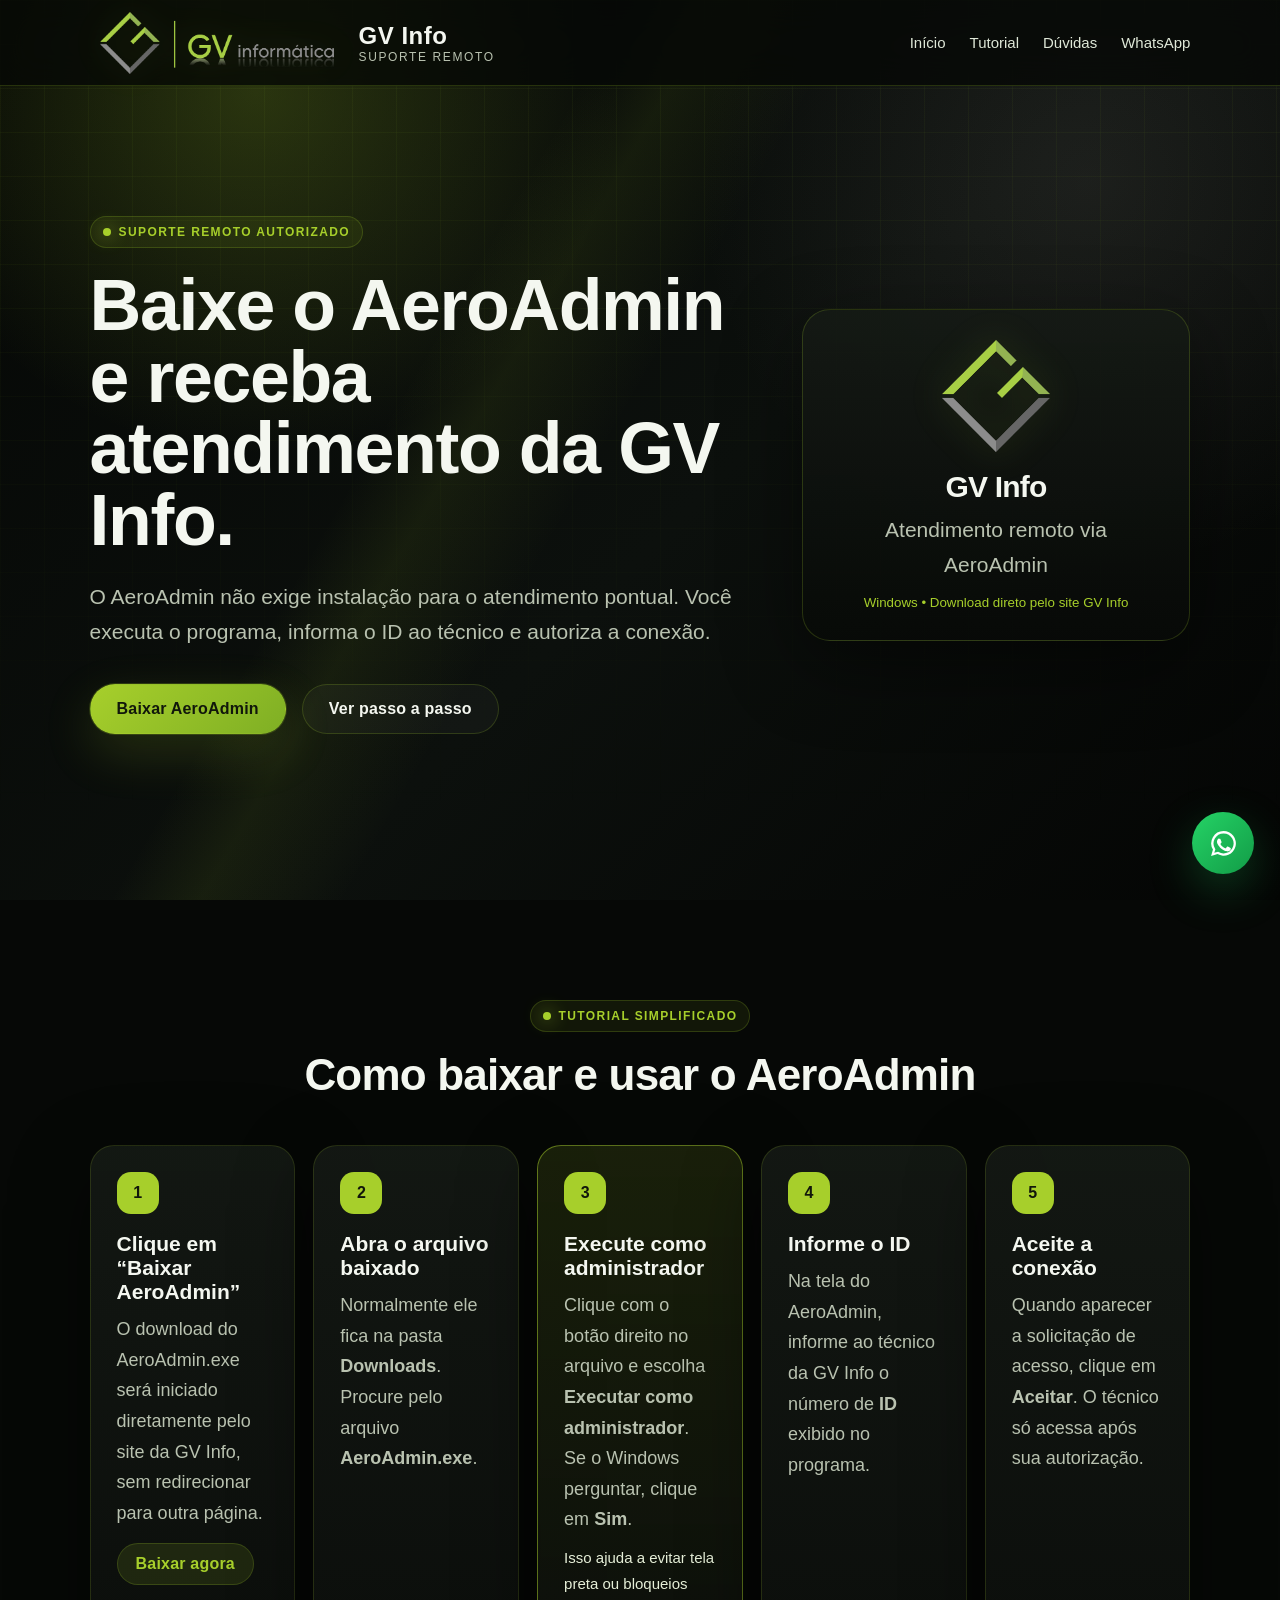
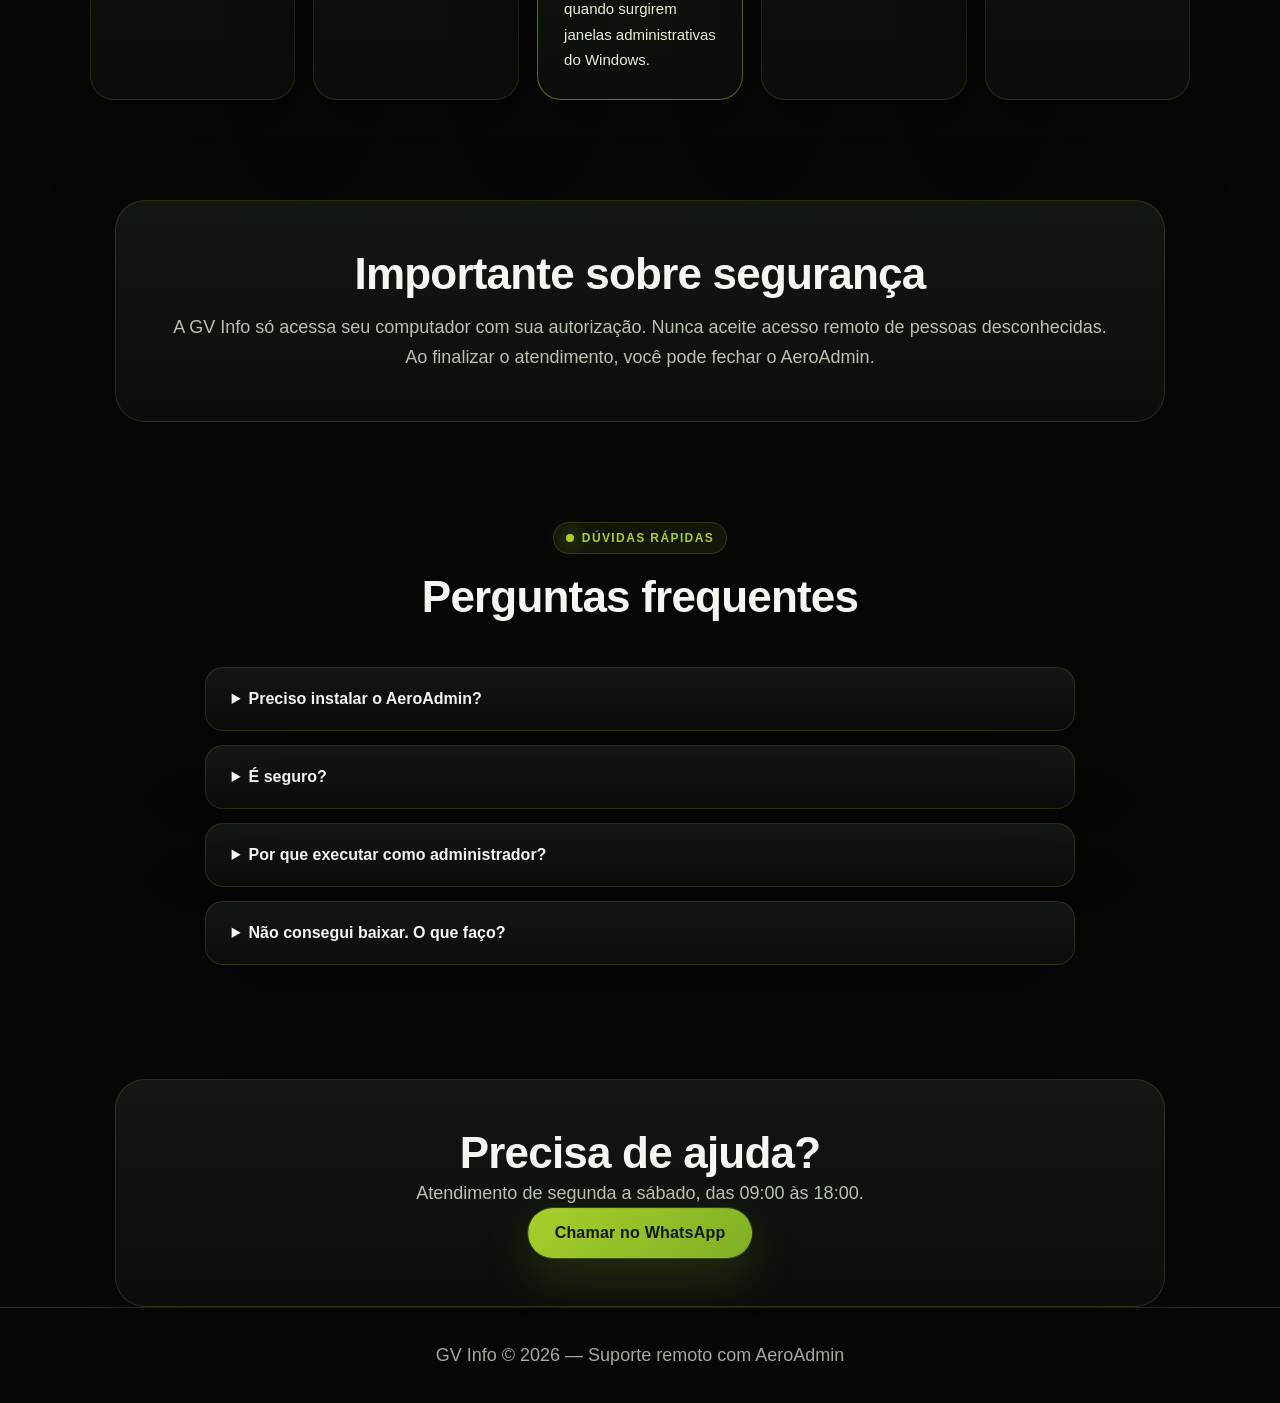
==== acesso-remoto.html @ 04b9d0e8 "Add files via upload" ====
<!DOCTYPE html>
<html lang="pt-BR">
<head>
  <meta charset="UTF-8" />
  <meta name="viewport" content="width=device-width, initial-scale=1.0" />
  <title>Acesso Remoto com AeroAdmin | GV Info</title>
  <meta name="description" content="Tutorial simples para baixar, executar e usar o AeroAdmin com suporte remoto da GV Info." />
  <link rel="icon" href="imagens/favicon.png" />
  <link rel="apple-touch-icon" href="imagens/apple-touch-icon.png" />
  <link rel="manifest" href="manifest.webmanifest" />
  <meta name="theme-color" content="#060806" />
  <meta property="og:type" content="website" />
  <meta property="og:title" content="Acesso Remoto GV Info" />
  <meta property="og:description" content="Baixe o AeroAdmin e receba suporte remoto autorizado da GV Info." />
  <meta property="og:image" content="imagens/og-gvinfo.png" />
  <meta property="og:locale" content="pt_BR" />
  <meta name="twitter:card" content="summary_large_image" />
  <meta name="twitter:title" content="Acesso Remoto GV Info" />
  <meta name="twitter:description" content="Suporte remoto simples, seguro e autorizado com AeroAdmin." />
  <meta name="twitter:image" content="imagens/og-gvinfo.png" />
  <link rel="stylesheet" href="style.css" />
</head>
<body>
  <header class="topo">
    <a class="marca" href="index.html" aria-label="GV Info">
      <img src="imagens/logo-gv.png" alt="Logo GV Info" />
      <div>
        <strong>GV Info</strong>
        <span>Suporte remoto</span>
      </div>
    </a>
    <nav class="menu">
      <a href="index.html">Início</a>
      <a href="#tutorial">Tutorial</a>
      <a href="#duvidas">Dúvidas</a>
      <a href="https://wa.me/5551993720996" target="_blank" rel="noopener">WhatsApp</a>
    </nav>
  </header>

  <main>
    <section class="hero suporte-hero tech-bg">
      <div class="hero-conteudo reveal">
        <span class="etiqueta">Suporte remoto autorizado</span>
        <h1>Baixe o AeroAdmin e receba atendimento da GV Info.</h1>
        <p>O AeroAdmin não exige instalação para o atendimento pontual. Você executa o programa, informa o ID ao técnico e autoriza a conexão.</p>
        <div class="acoes">
          <a class="btn btn-principal" href="downloads/AeroAdmin.exe" download download>Baixar AeroAdmin</a>
          <a class="btn btn-secundario" href="#tutorial">Ver passo a passo</a>
        </div>
      </div>
      <div class="painel-download reveal">
        <img src="imagens/logo-symbol.png" alt="GV Informática" />
        <h2>GV Info</h2>
        <p>Atendimento remoto via AeroAdmin</p>
        <small>Windows • Download direto pelo site GV Info</small>
      </div>
    </section>

    <section id="tutorial" class="secao">
      <div class="titulo reveal">
        <span class="etiqueta">Tutorial simplificado</span>
        <h2>Como baixar e usar o AeroAdmin</h2>
      </div>

      <div class="passos">
        <article class="passo reveal">
          <div class="numero">1</div>
          <h3>Clique em “Baixar AeroAdmin”</h3>
          <p>O download do AeroAdmin.exe será iniciado diretamente pelo site da GV Info, sem redirecionar para outra página.</p>
          <a class="btn btn-mini" href="downloads/AeroAdmin.exe" download download>Baixar agora</a>
        </article>

        <article class="passo reveal">
          <div class="numero">2</div>
          <h3>Abra o arquivo baixado</h3>
          <p>Normalmente ele fica na pasta <strong>Downloads</strong>. Procure pelo arquivo <strong>AeroAdmin.exe</strong>.</p>
        </article>

        <article class="passo reveal importante">
          <div class="numero">3</div>
          <h3>Execute como administrador</h3>
          <p>Clique com o botão direito no arquivo e escolha <strong>Executar como administrador</strong>. Se o Windows perguntar, clique em <strong>Sim</strong>.</p>
          <p class="obs">Isso ajuda a evitar tela preta ou bloqueios quando surgirem janelas administrativas do Windows.</p>
        </article>

        <article class="passo reveal">
          <div class="numero">4</div>
          <h3>Informe o ID</h3>
          <p>Na tela do AeroAdmin, informe ao técnico da GV Info o número de <strong>ID</strong> exibido no programa.</p>
        </article>

        <article class="passo reveal">
          <div class="numero">5</div>
          <h3>Aceite a conexão</h3>
          <p>Quando aparecer a solicitação de acesso, clique em <strong>Aceitar</strong>. O técnico só acessa após sua autorização.</p>
        </article>
      </div>
    </section>

    <section class="secao aviso reveal">
      <h2>Importante sobre segurança</h2>
      <p>A GV Info só acessa seu computador com sua autorização. Nunca aceite acesso remoto de pessoas desconhecidas. Ao finalizar o atendimento, você pode fechar o AeroAdmin.</p>
    </section>

    <section id="duvidas" class="secao faq">
      <div class="titulo reveal">
        <span class="etiqueta">Dúvidas rápidas</span>
        <h2>Perguntas frequentes</h2>
      </div>
      <details class="reveal">
        <summary>Preciso instalar o AeroAdmin?</summary>
        <p>Para atendimento pontual, normalmente basta abrir o programa. Não é necessário configurar nada antes.</p>
      </details>
      <details class="reveal">
        <summary>É seguro?</summary>
        <p>O acesso depende da sua autorização e você pode encerrar a sessão a qualquer momento.</p>
      </details>
      <details class="reveal">
        <summary>Por que executar como administrador?</summary>
        <p>Isso permite que o suporte funcione melhor quando aparecem telas de permissão, instalação ou configuração do Windows.</p>
      </details>
      <details class="reveal">
        <summary>Não consegui baixar. O que faço?</summary>
        <p>Chame a GV Info pelo WhatsApp e peça ajuda para iniciar o suporte remoto.</p>
      </details>
    </section>

    <section class="secao contato reveal">
      <h2>Precisa de ajuda?</h2>
      <p>Atendimento de segunda a sábado, das 09:00 às 18:00.</p>
      <a class="btn btn-principal" href="https://wa.me/5551993720996?text=Ol%C3%A1%2C%20preciso%20de%20ajuda%20para%20usar%20o%20AeroAdmin." target="_blank" rel="noopener">Chamar no WhatsApp</a>
    </section>
  </main>

  <a class="whatsapp" href="https://wa.me/5551993720996?text=Ol%C3%A1%2C%20preciso%20de%20suporte%20remoto%20com%20AeroAdmin." target="_blank" rel="noopener" aria-label="WhatsApp"><svg class="wa-icon" viewBox="0 0 32 32" aria-hidden="true"><path fill="currentColor" d="M16.02 3.2A12.68 12.68 0 0 0 5.12 22.32L3.2 28.8l6.64-1.84A12.7 12.7 0 1 0 16.02 3.2Zm0 2.35a10.35 10.35 0 0 1 8.8 15.8 10.31 10.31 0 0 1-13.9 3.48l-.47-.28-3.94 1.1 1.12-3.8-.3-.5a10.34 10.34 0 0 1 8.69-15.8Zm-4.6 5.38c-.24 0-.62.09-.94.44-.32.35-1.23 1.2-1.23 2.93s1.26 3.4 1.43 3.63c.18.23 2.43 3.9 6 5.31 2.97 1.17 3.58.94 4.22.88.64-.06 2.08-.85 2.37-1.67.29-.82.29-1.53.2-1.67-.08-.15-.32-.23-.67-.41-.35-.18-2.08-1.03-2.4-1.15-.32-.12-.55-.18-.79.18-.23.35-.9 1.15-1.11 1.38-.2.23-.41.26-.76.09-.35-.18-1.48-.55-2.82-1.74-1.04-.93-1.75-2.08-1.95-2.43-.2-.35-.02-.54.15-.71.16-.16.35-.41.53-.62.18-.2.23-.35.35-.58.12-.23.06-.44-.03-.62-.09-.18-.79-1.9-1.08-2.6-.28-.67-.57-.58-.79-.59h-.68Z"/></svg></a>

  <footer>
    <p>GV Info © 2026 — Suporte remoto com AeroAdmin</p>
  </footer>

  <script src="script.js"></script>
</body>
</html>
---- style.css ----
:root{
  --fundo:#060806;
  --painel:#101410;
  --painel2:#151a15;
  --verde:#a7cf2b;
  --verde2:#7faf24;
  --cinza:#9a928f;
  --texto:#f4f7f0;
  --muted:#b9c2b0;
  --borda:rgba(167,207,43,.20);
  --sombra:0 24px 80px rgba(0,0,0,.45);
}
*{box-sizing:border-box;margin:0;padding:0}
html{scroll-behavior:smooth}
body{font-family:'Inter','Manrope','Segoe UI',Arial,sans-serif;background:var(--fundo);color:var(--texto);overflow-x:hidden}
a{color:inherit;text-decoration:none}
.topo{position:fixed;top:0;left:0;width:100%;height:86px;padding:0 7%;display:flex;align-items:center;justify-content:space-between;background:rgba(6,8,6,.78);backdrop-filter:blur(18px);border-bottom:1px solid var(--borda);z-index:10}
.marca{display:flex;align-items:center;gap:14px;min-width:0}
.marca img{width:255px;height:auto;max-height:62px;object-fit:contain;filter:drop-shadow(0 0 16px rgba(167,207,43,.16));image-rendering:auto}
.marca-full img{display:block}
.marca strong{display:block;font-size:24px;letter-spacing:.5px}.marca span{display:block;color:var(--muted);font-size:12px;text-transform:uppercase;letter-spacing:1.6px}.menu{display:flex;gap:24px}.menu a{color:#dfe8d8;font-size:15px;position:relative}.menu a:after{content:"";position:absolute;height:2px;width:0;left:0;bottom:-8px;background:var(--verde);transition:.25s}.menu a:hover:after{width:100%}
.tech-bg{position:relative;background:radial-gradient(circle at 20% 10%,rgba(167,207,43,.22),transparent 28%),radial-gradient(circle at 85% 20%,rgba(154,146,143,.12),transparent 30%),linear-gradient(135deg,#050705,#0c100d 55%,#040504)}
.tech-bg:before{content:"";position:absolute;inset:0;background-image:linear-gradient(rgba(167,207,43,.06) 1px,transparent 1px),linear-gradient(90deg,rgba(167,207,43,.06) 1px,transparent 1px);background-size:44px 44px;mask-image:linear-gradient(to bottom,#000,transparent 92%);pointer-events:none}.tech-bg:after{content:"";position:absolute;inset:0;background:linear-gradient(120deg,transparent 0 35%,rgba(167,207,43,.08) 40%,transparent 48%);animation:varrer 6s infinite linear;pointer-events:none}@keyframes varrer{0%{transform:translateX(-60%)}100%{transform:translateX(60%)}}
.hero{min-height:100vh;padding:130px 7% 80px;display:grid;grid-template-columns:1.2fr .8fr;gap:54px;align-items:center}.hero-conteudo{position:relative;z-index:1}.etiqueta{display:inline-flex;align-items:center;gap:8px;color:var(--verde);border:1px solid var(--borda);background:rgba(167,207,43,.08);padding:8px 12px;border-radius:999px;text-transform:uppercase;font-size:12px;letter-spacing:1.4px;font-weight:700}.etiqueta:before{content:"";width:8px;height:8px;border-radius:50%;background:var(--verde);box-shadow:0 0 18px var(--verde)}h1{font-size:clamp(38px,5.6vw,72px);line-height:1;margin:22px 0 22px;letter-spacing:-1.4px;font-weight:800}h2{font-size:clamp(28px,3.6vw,44px);line-height:1.12;font-weight:800;letter-spacing:-.8px}p{color:var(--muted);font-size:18px;line-height:1.7}.hero p{max-width:760px;font-size:21px}.acoes{display:flex;gap:16px;flex-wrap:wrap;margin-top:34px}.btn{display:inline-flex;align-items:center;justify-content:center;gap:10px;border-radius:999px;padding:15px 26px;font-weight:800;letter-spacing:.2px;transition:.25s;border:1px solid transparent;cursor:pointer}.btn-principal{background:linear-gradient(135deg,var(--verde),var(--verde2));color:#11170b;box-shadow:0 0 0 1px rgba(167,207,43,.20),0 18px 50px rgba(167,207,43,.18)}.btn-principal:hover{transform:translateY(-3px);box-shadow:0 0 0 1px rgba(167,207,43,.35),0 22px 70px rgba(167,207,43,.26)}.btn-secundario{border-color:var(--borda);background:rgba(255,255,255,.03);color:var(--texto)}.btn-secundario:hover{border-color:var(--verde);transform:translateY(-3px)}.btn-mini{padding:11px 18px;margin-top:15px;background:rgba(167,207,43,.12);border-color:var(--borda);color:var(--verde)}
.painel-status,.painel-download{position:relative;z-index:1;background:linear-gradient(180deg,rgba(21,26,21,.90),rgba(8,10,8,.92));border:1px solid var(--borda);border-radius:28px;padding:30px;box-shadow:var(--sombra)}.status-topo{display:flex;gap:8px;margin-bottom:26px}.status-topo span{width:12px;height:12px;border-radius:50%;background:var(--verde)}.status-topo span:nth-child(2){background:var(--cinza)}.status-topo span:nth-child(3){background:#333}.painel-status h2,.painel-download h2{font-size:30px;margin-bottom:8px}.linha-status{display:flex;justify-content:space-between;margin-top:18px;padding:14px 0;border-top:1px solid rgba(255,255,255,.08)}.linha-status strong{color:var(--verde)}.painel-download{text-align:center}.painel-download img{width:112px;height:112px;object-fit:contain;margin-bottom:14px;filter:drop-shadow(0 0 18px rgba(167,207,43,.20))}.painel-download small{display:block;color:var(--verde);margin-top:12px}
.secao{padding:100px 7%}.titulo{text-align:center;max-width:820px;margin:0 auto 46px}.titulo h2{margin-top:18px}.grid{display:grid;grid-template-columns:repeat(4,1fr);gap:22px}.card,.passo,details,.aviso,.destaque-remoto,.sobre,.contato{background:linear-gradient(180deg,rgba(21,26,21,.88),rgba(12,15,12,.92));border:1px solid rgba(167,207,43,.16);box-shadow:var(--sombra)}.card{padding:30px;border-radius:24px;transition:.25s}.card:hover{transform:translateY(-8px);border-color:rgba(167,207,43,.45)}.icone{width:54px;height:54px;border-radius:18px;background:rgba(167,207,43,.11);border:1px solid var(--borda);display:flex;align-items:center;justify-content:center;color:var(--verde);font-size:26px;margin-bottom:22px}.card h3{font-size:23px;margin-bottom:10px}.destaque-remoto{border-radius:30px;padding:42px;display:flex;align-items:center;justify-content:space-between;gap:30px}.destaque-remoto p{max-width:780px;margin-top:12px}.sobre,.contato,.aviso{border-radius:30px;text-align:center;max-width:1050px;margin-left:auto;margin-right:auto;padding:48px}.sobre p{margin-top:18px}.contato-grid{display:grid;grid-template-columns:repeat(auto-fit,minmax(220px,1fr));gap:14px;margin-top:28px}.contato-grid a,.contato-grid span{padding:16px;border:1px solid var(--borda);border-radius:18px;background:rgba(255,255,255,.03);color:var(--muted)}
.suporte-hero{grid-template-columns:1.1fr .65fr}.passos{display:grid;grid-template-columns:repeat(5,1fr);gap:18px}.passo{border-radius:24px;padding:26px;position:relative}.passo.importante{border-color:rgba(167,207,43,.5);background:linear-gradient(180deg,rgba(167,207,43,.12),rgba(12,15,12,.92))}.numero{width:42px;height:42px;border-radius:14px;background:var(--verde);color:#11170b;display:flex;align-items:center;justify-content:center;font-weight:900;margin-bottom:18px}.passo h3{font-size:21px;margin-bottom:10px}.obs{margin-top:10px;color:#e6efd8;font-size:15px}.aviso h2{margin-bottom:14px}.faq{max-width:1050px;margin:auto}.faq details{padding:22px 26px;border-radius:18px;margin-bottom:14px}.faq summary{font-weight:800;cursor:pointer}.faq p{margin-top:14px}.whatsapp{position:fixed;right:26px;bottom:26px;width:62px;height:62px;border-radius:50%;background:linear-gradient(135deg,#25d366,#129c47);display:flex;align-items:center;justify-content:center;font-size:28px;color:white;z-index:11;box-shadow:0 16px 45px rgba(37,211,102,.25)}footer{text-align:center;padding:32px 7%;border-top:1px solid var(--borda);background:#070907}.reveal{opacity:0;transform:translateY(20px);transition:.7s ease}.reveal.visivel{opacity:1;transform:translateY(0)}
@media(max-width:980px){.hero{grid-template-columns:1fr}.grid{grid-template-columns:repeat(2,1fr)}.passos{grid-template-columns:1fr 1fr}.destaque-remoto{flex-direction:column;align-items:flex-start}.contato-grid{grid-template-columns:1fr}.menu{display:none}}
@media(max-width:640px){.topo{height:76px;padding:0 5%}.marca img{width:205px;height:auto;max-height:56px}.marca strong{font-size:20px}.marca span{font-size:10px}.hero{padding:110px 5% 60px}.secao{padding:70px 5%}.grid,.passos{grid-template-columns:1fr}.acoes{flex-direction:column}.btn{width:100%}.painel-status,.painel-download{padding:22px}.destaque-remoto,.sobre,.contato,.aviso{padding:28px}.whatsapp{width:56px;height:56px;right:18px;bottom:18px}}

.wa-icon{width:31px;height:31px;display:block}.btn .wa-icon{width:18px;height:18px}.marca img,.painel-download img{background:transparent}

@media(max-width:420px){.marca img{width:180px}.topo{padding:0 4%}}
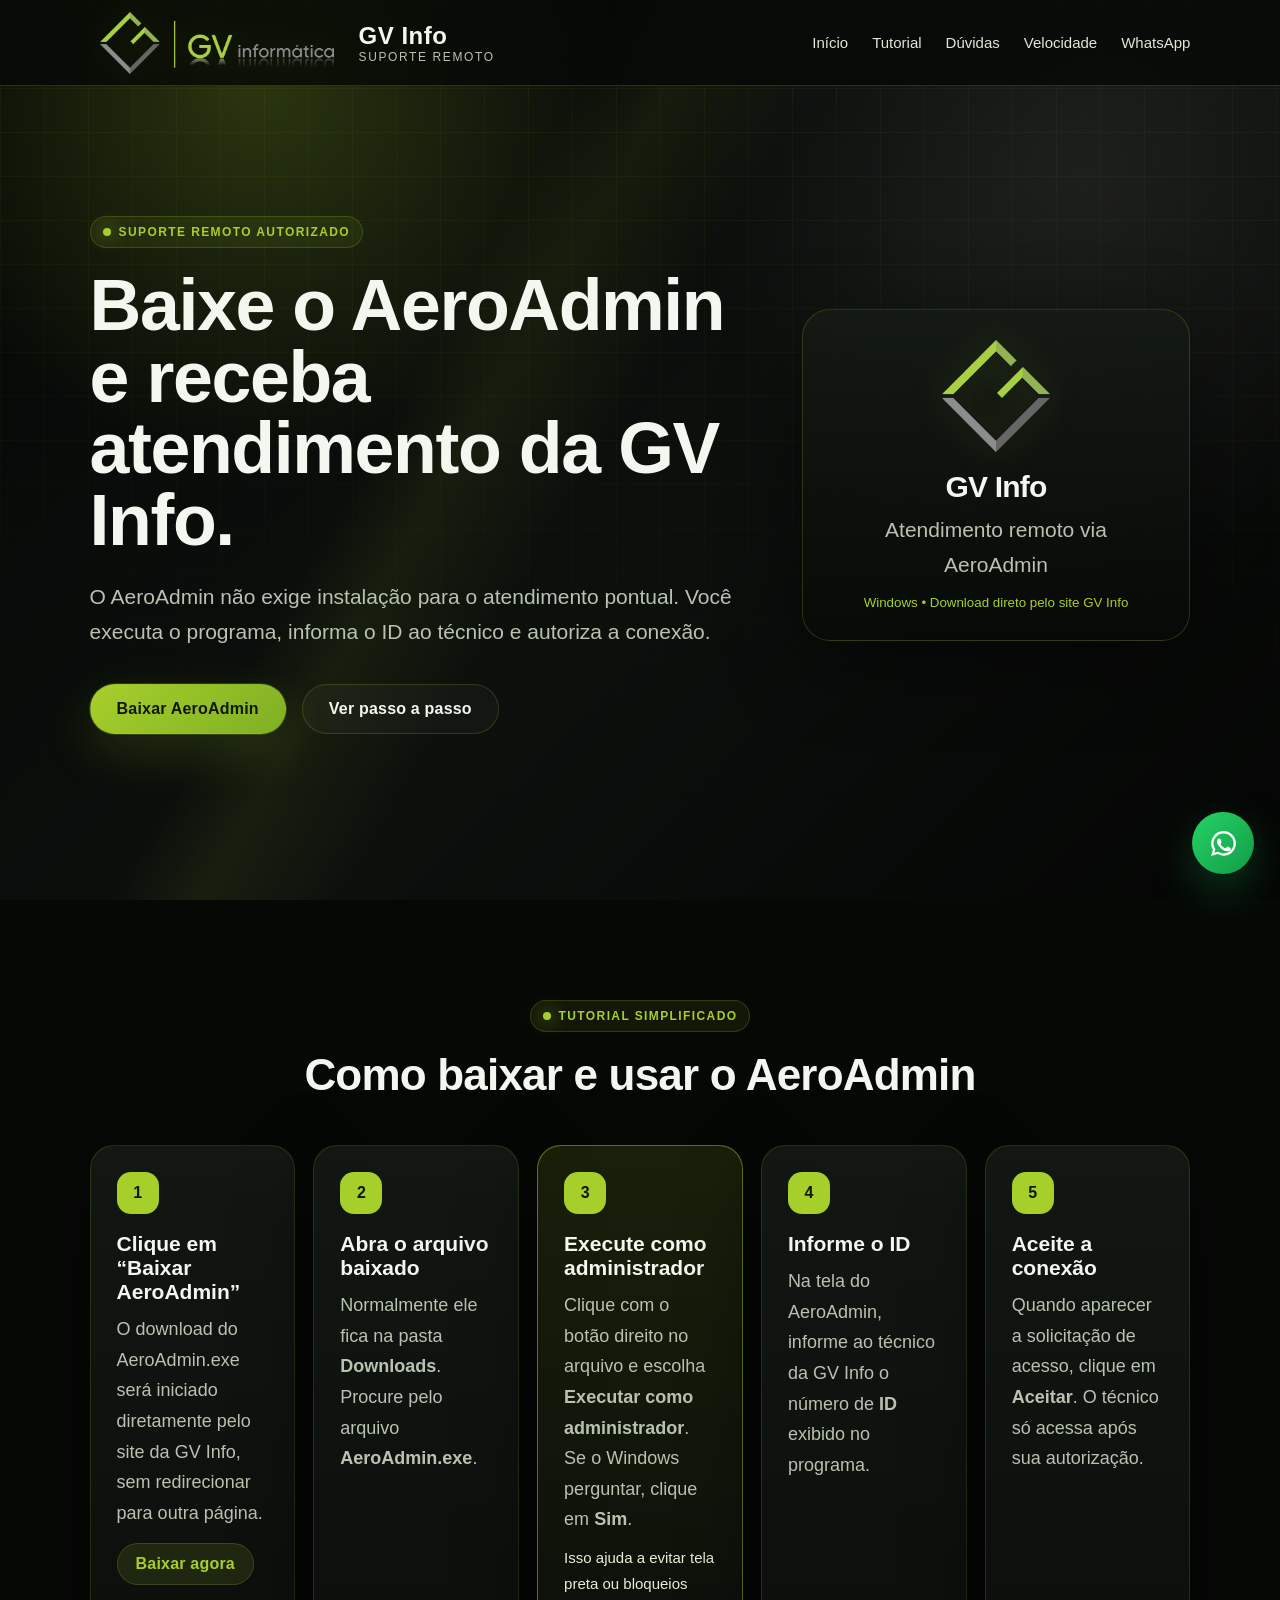
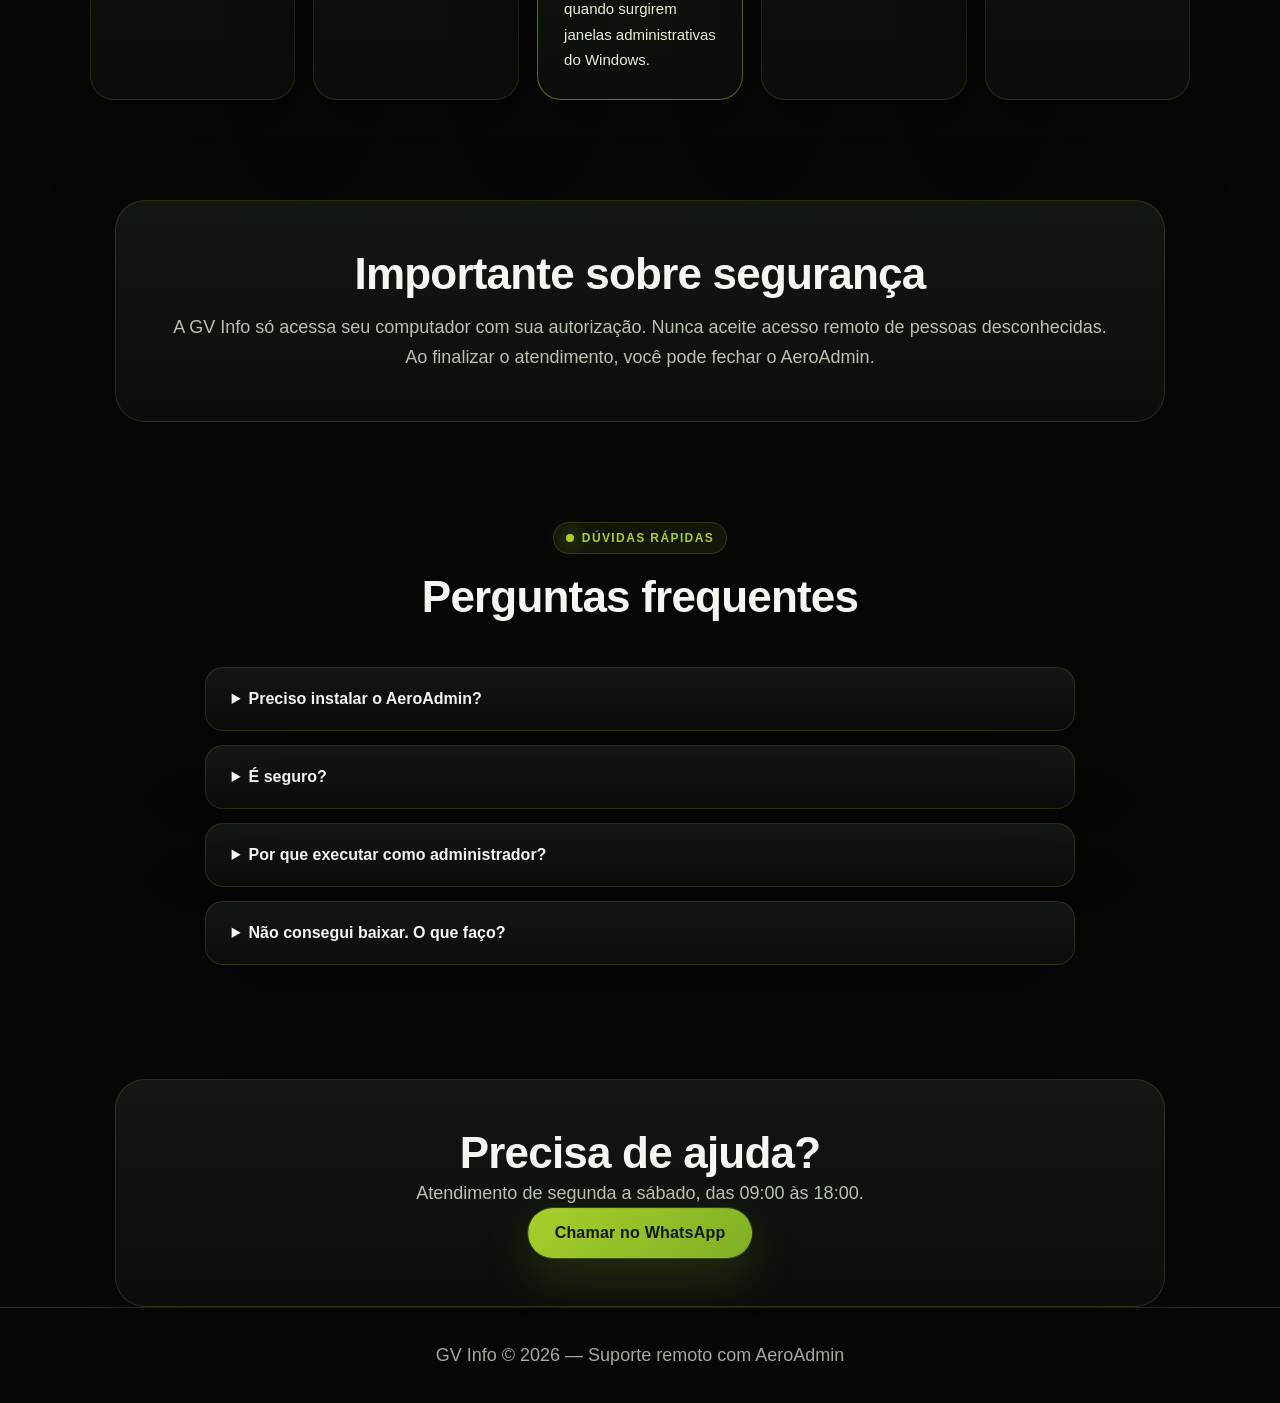
==== commit c63e5f5a: "Add files via upload" ====
--- a/acesso-remoto.html
+++ b/acesso-remoto.html
@@ -33,6 +33,7 @@
       <a href="index.html">Início</a>
       <a href="#tutorial">Tutorial</a>
       <a href="#duvidas">Dúvidas</a>
+      <a href="velocidade.html">Velocidade</a>
       <a href="https://wa.me/5551993720996" target="_blank" rel="noopener">WhatsApp</a>
     </nav>
   </header>
--- a/style.css
+++ b/style.css
@@ -23,11 +23,35 @@
 .tech-bg:before{content:"";position:absolute;inset:0;background-image:linear-gradient(rgba(167,207,43,.06) 1px,transparent 1px),linear-gradient(90deg,rgba(167,207,43,.06) 1px,transparent 1px);background-size:44px 44px;mask-image:linear-gradient(to bottom,#000,transparent 92%);pointer-events:none}.tech-bg:after{content:"";position:absolute;inset:0;background:linear-gradient(120deg,transparent 0 35%,rgba(167,207,43,.08) 40%,transparent 48%);animation:varrer 6s infinite linear;pointer-events:none}@keyframes varrer{0%{transform:translateX(-60%)}100%{transform:translateX(60%)}}
 .hero{min-height:100vh;padding:130px 7% 80px;display:grid;grid-template-columns:1.2fr .8fr;gap:54px;align-items:center}.hero-conteudo{position:relative;z-index:1}.etiqueta{display:inline-flex;align-items:center;gap:8px;color:var(--verde);border:1px solid var(--borda);background:rgba(167,207,43,.08);padding:8px 12px;border-radius:999px;text-transform:uppercase;font-size:12px;letter-spacing:1.4px;font-weight:700}.etiqueta:before{content:"";width:8px;height:8px;border-radius:50%;background:var(--verde);box-shadow:0 0 18px var(--verde)}h1{font-size:clamp(38px,5.6vw,72px);line-height:1;margin:22px 0 22px;letter-spacing:-1.4px;font-weight:800}h2{font-size:clamp(28px,3.6vw,44px);line-height:1.12;font-weight:800;letter-spacing:-.8px}p{color:var(--muted);font-size:18px;line-height:1.7}.hero p{max-width:760px;font-size:21px}.acoes{display:flex;gap:16px;flex-wrap:wrap;margin-top:34px}.btn{display:inline-flex;align-items:center;justify-content:center;gap:10px;border-radius:999px;padding:15px 26px;font-weight:800;letter-spacing:.2px;transition:.25s;border:1px solid transparent;cursor:pointer}.btn-principal{background:linear-gradient(135deg,var(--verde),var(--verde2));color:#11170b;box-shadow:0 0 0 1px rgba(167,207,43,.20),0 18px 50px rgba(167,207,43,.18)}.btn-principal:hover{transform:translateY(-3px);box-shadow:0 0 0 1px rgba(167,207,43,.35),0 22px 70px rgba(167,207,43,.26)}.btn-secundario{border-color:var(--borda);background:rgba(255,255,255,.03);color:var(--texto)}.btn-secundario:hover{border-color:var(--verde);transform:translateY(-3px)}.btn-mini{padding:11px 18px;margin-top:15px;background:rgba(167,207,43,.12);border-color:var(--borda);color:var(--verde)}
 .painel-status,.painel-download{position:relative;z-index:1;background:linear-gradient(180deg,rgba(21,26,21,.90),rgba(8,10,8,.92));border:1px solid var(--borda);border-radius:28px;padding:30px;box-shadow:var(--sombra)}.status-topo{display:flex;gap:8px;margin-bottom:26px}.status-topo span{width:12px;height:12px;border-radius:50%;background:var(--verde)}.status-topo span:nth-child(2){background:var(--cinza)}.status-topo span:nth-child(3){background:#333}.painel-status h2,.painel-download h2{font-size:30px;margin-bottom:8px}.linha-status{display:flex;justify-content:space-between;margin-top:18px;padding:14px 0;border-top:1px solid rgba(255,255,255,.08)}.linha-status strong{color:var(--verde)}.painel-download{text-align:center}.painel-download img{width:112px;height:112px;object-fit:contain;margin-bottom:14px;filter:drop-shadow(0 0 18px rgba(167,207,43,.20))}.painel-download small{display:block;color:var(--verde);margin-top:12px}
+.banner-velocidade{position:relative;z-index:1;display:block;border-radius:30px;overflow:hidden;border:1px solid rgba(167,207,43,.26);box-shadow:var(--sombra),0 0 70px rgba(167,207,43,.10);background:#050805;transition:transform .28s ease,box-shadow .28s ease,border-color .28s ease}.banner-velocidade:hover{transform:translateY(-4px);border-color:rgba(167,207,43,.55);box-shadow:var(--sombra),0 0 90px rgba(167,207,43,.20)}.banner-velocidade img{display:block;width:100%;height:auto;aspect-ratio:3/2;object-fit:cover;object-position:center}
+
 .secao{padding:100px 7%}.titulo{text-align:center;max-width:820px;margin:0 auto 46px}.titulo h2{margin-top:18px}.grid{display:grid;grid-template-columns:repeat(4,1fr);gap:22px}.card,.passo,details,.aviso,.destaque-remoto,.sobre,.contato{background:linear-gradient(180deg,rgba(21,26,21,.88),rgba(12,15,12,.92));border:1px solid rgba(167,207,43,.16);box-shadow:var(--sombra)}.card{padding:30px;border-radius:24px;transition:.25s}.card:hover{transform:translateY(-8px);border-color:rgba(167,207,43,.45)}.icone{width:54px;height:54px;border-radius:18px;background:rgba(167,207,43,.11);border:1px solid var(--borda);display:flex;align-items:center;justify-content:center;color:var(--verde);font-size:26px;margin-bottom:22px}.card h3{font-size:23px;margin-bottom:10px}.destaque-remoto{border-radius:30px;padding:42px;display:flex;align-items:center;justify-content:space-between;gap:30px}.destaque-remoto p{max-width:780px;margin-top:12px}.sobre,.contato,.aviso{border-radius:30px;text-align:center;max-width:1050px;margin-left:auto;margin-right:auto;padding:48px}.sobre p{margin-top:18px}.contato-grid{display:grid;grid-template-columns:repeat(auto-fit,minmax(220px,1fr));gap:14px;margin-top:28px}.contato-grid a,.contato-grid span{padding:16px;border:1px solid var(--borda);border-radius:18px;background:rgba(255,255,255,.03);color:var(--muted)}
 .suporte-hero{grid-template-columns:1.1fr .65fr}.passos{display:grid;grid-template-columns:repeat(5,1fr);gap:18px}.passo{border-radius:24px;padding:26px;position:relative}.passo.importante{border-color:rgba(167,207,43,.5);background:linear-gradient(180deg,rgba(167,207,43,.12),rgba(12,15,12,.92))}.numero{width:42px;height:42px;border-radius:14px;background:var(--verde);color:#11170b;display:flex;align-items:center;justify-content:center;font-weight:900;margin-bottom:18px}.passo h3{font-size:21px;margin-bottom:10px}.obs{margin-top:10px;color:#e6efd8;font-size:15px}.aviso h2{margin-bottom:14px}.faq{max-width:1050px;margin:auto}.faq details{padding:22px 26px;border-radius:18px;margin-bottom:14px}.faq summary{font-weight:800;cursor:pointer}.faq p{margin-top:14px}.whatsapp{position:fixed;right:26px;bottom:26px;width:62px;height:62px;border-radius:50%;background:linear-gradient(135deg,#25d366,#129c47);display:flex;align-items:center;justify-content:center;font-size:28px;color:white;z-index:11;box-shadow:0 16px 45px rgba(37,211,102,.25)}footer{text-align:center;padding:32px 7%;border-top:1px solid var(--borda);background:#070907}.reveal{opacity:0;transform:translateY(20px);transition:.7s ease}.reveal.visivel{opacity:1;transform:translateY(0)}
 @media(max-width:980px){.hero{grid-template-columns:1fr}.grid{grid-template-columns:repeat(2,1fr)}.passos{grid-template-columns:1fr 1fr}.destaque-remoto{flex-direction:column;align-items:flex-start}.contato-grid{grid-template-columns:1fr}.menu{display:none}}
-@media(max-width:640px){.topo{height:76px;padding:0 5%}.marca img{width:205px;height:auto;max-height:56px}.marca strong{font-size:20px}.marca span{font-size:10px}.hero{padding:110px 5% 60px}.secao{padding:70px 5%}.grid,.passos{grid-template-columns:1fr}.acoes{flex-direction:column}.btn{width:100%}.painel-status,.painel-download{padding:22px}.destaque-remoto,.sobre,.contato,.aviso{padding:28px}.whatsapp{width:56px;height:56px;right:18px;bottom:18px}}
+@media(max-width:640px){.banner-velocidade{border-radius:22px}.topo{height:76px;padding:0 5%}.marca img{width:205px;height:auto;max-height:56px}.marca strong{font-size:20px}.marca span{font-size:10px}.hero{padding:110px 5% 60px}.secao{padding:70px 5%}.grid,.passos{grid-template-columns:1fr}.acoes{flex-direction:column}.btn{width:100%}.painel-status,.painel-download{padding:22px}.destaque-remoto,.sobre,.contato,.aviso{padding:28px}.whatsapp{width:56px;height:56px;right:18px;bottom:18px}}
 
 .wa-icon{width:31px;height:31px;display:block}.btn .wa-icon{width:18px;height:18px}.marca img,.painel-download img{background:transparent}
 
 @media(max-width:420px){.marca img{width:180px}.topo{padding:0 4%}}
+
+
+/* Teste de velocidade */
+.velocidade-hero{grid-template-columns:1fr .92fr;min-height:92vh}.velocidade-chamada{border-radius:30px;padding:42px;display:flex;align-items:center;justify-content:space-between;gap:30px;background:linear-gradient(180deg,rgba(21,26,21,.88),rgba(12,15,12,.92));border:1px solid rgba(167,207,43,.16);box-shadow:var(--sombra)}.velocidade-chamada p{max-width:760px;margin-top:12px}.speed-card{position:relative;z-index:1;background:linear-gradient(180deg,rgba(21,26,21,.92),rgba(8,10,8,.95));border:1px solid rgba(167,207,43,.24);border-radius:32px;padding:30px;box-shadow:var(--sombra), inset 0 1px 0 rgba(255,255,255,.04)}.speed-header{display:flex;align-items:center;gap:14px;margin-bottom:22px}.speed-header img{width:46px;height:46px;object-fit:contain}.speed-header strong{display:block;font-size:20px}.speed-header span{display:block;color:var(--muted);font-size:14px;margin-top:3px}.gauge{--angle:-130deg;--percent:0%;width:min(360px,78vw);aspect-ratio:1.7/1;margin:12px auto 28px;position:relative;overflow:hidden}.gauge:before{content:"";position:absolute;left:0;right:0;bottom:0;aspect-ratio:2/1;border-radius:360px 360px 0 0;background:conic-gradient(from 225deg, rgba(167,207,43,.95) 0 var(--percent), rgba(255,255,255,.09) var(--percent) 37.5%, transparent 37.5% 100%);box-shadow:inset 0 0 35px rgba(0,0,0,.58),0 0 45px rgba(167,207,43,.14)}.gauge:after{content:"";position:absolute;left:10%;right:10%;bottom:0;aspect-ratio:2/1;border-radius:360px 360px 0 0;background:linear-gradient(180deg,rgba(8,10,8,.97),rgba(8,10,8,1));border:1px solid rgba(255,255,255,.04)}.gauge-scale{position:absolute;left:3%;right:3%;bottom:0;aspect-ratio:2/1;border-radius:360px 360px 0 0;border:1px solid rgba(167,207,43,.18);border-bottom:0}.needle{position:absolute;width:42%;height:3px;background:linear-gradient(90deg,transparent,var(--verde));left:50%;bottom:0;transform-origin:0 50%;transform:rotate(var(--angle));border-radius:999px;filter:drop-shadow(0 0 8px rgba(167,207,43,.55));z-index:3;transition:transform .28s ease}.needle:after{content:"";position:absolute;right:-6px;top:50%;width:11px;height:11px;border-radius:50%;background:var(--verde);transform:translateY(-50%)}.gauge-center{position:absolute;left:50%;bottom:4px;transform:translateX(-50%);width:150px;height:84px;border-radius:90px 90px 0 0;background:rgba(6,8,6,.88);border:1px solid rgba(167,207,43,.18);border-bottom:0;display:flex;flex-direction:column;align-items:center;justify-content:center;z-index:4}.gauge-center strong{font-size:44px;line-height:.9;letter-spacing:-1.2px}.gauge-center span{color:var(--muted);font-size:13px;text-transform:uppercase;letter-spacing:1px;margin-top:6px}.speed-metrics{display:grid;grid-template-columns:repeat(3,1fr);gap:12px}.speed-metrics div{padding:15px;border-radius:18px;background:rgba(255,255,255,.035);border:1px solid rgba(167,207,43,.13)}.speed-metrics span{display:block;color:var(--muted);font-size:12px;text-transform:uppercase;letter-spacing:.9px}.speed-metrics strong{display:block;color:var(--texto);font-size:18px;margin-top:7px}.chart-card{max-width:1120px;margin:0 auto;background:linear-gradient(180deg,rgba(21,26,21,.88),rgba(12,15,12,.92));border:1px solid rgba(167,207,43,.16);border-radius:28px;padding:24px;box-shadow:var(--sombra)}#speedChart{display:block;width:100%;height:auto}.speed-diagnosis{max-width:1120px;margin:20px auto 0;padding:22px 26px;border-radius:22px;background:rgba(167,207,43,.08);border:1px solid rgba(167,207,43,.18);color:var(--muted);font-size:17px;line-height:1.6}.speed-diagnosis strong{color:var(--verde)}.speed-diagnosis.good{background:rgba(167,207,43,.11)}.speed-diagnosis.warn{background:rgba(255,190,80,.09);border-color:rgba(255,190,80,.25)}.speed-diagnosis.bad{background:rgba(255,86,86,.08);border-color:rgba(255,86,86,.25)}
+@media(max-width:980px){.velocidade-hero{grid-template-columns:1fr}.velocidade-chamada{flex-direction:column;align-items:flex-start}.speed-metrics{grid-template-columns:1fr}}
+
+
+/* Destaque do teste de velocidade na página inicial */
+.menu .menu-destaque{color:var(--verde);font-weight:800}
+.menu .menu-destaque:before{content:"";position:absolute;left:-12px;top:50%;width:6px;height:6px;border-radius:50%;background:var(--verde);box-shadow:0 0 14px var(--verde);transform:translateY(-50%)}
+.btn-speed{border-color:rgba(167,207,43,.35);background:rgba(167,207,43,.10);color:var(--verde)}
+.btn-speed:hover{border-color:var(--verde);background:rgba(167,207,43,.16);transform:translateY(-3px)}
+.speed-home-destaque{margin:0 7%;padding:42px;display:grid;grid-template-columns:1fr 440px;gap:34px;align-items:center;border-radius:34px;background:radial-gradient(circle at 82% 42%,rgba(167,207,43,.18),transparent 34%),linear-gradient(180deg,rgba(21,26,21,.94),rgba(8,10,8,.96));border:1px solid rgba(167,207,43,.24);box-shadow:var(--sombra),0 0 0 1px rgba(255,255,255,.025);position:relative;overflow:hidden}
+.speed-home-destaque:before{content:"";position:absolute;inset:0;background:linear-gradient(120deg,transparent,rgba(167,207,43,.07),transparent);transform:translateX(-70%);animation:varrer 8s infinite linear;pointer-events:none}
+.speed-home-copy{position:relative;z-index:1}.speed-home-copy h2{margin:18px 0 14px;max-width:720px}.speed-home-copy p{max-width:720px}.speed-home-actions{display:flex;gap:14px;flex-wrap:wrap;margin-top:28px}
+.speed-preview{position:relative;z-index:1;display:block;border-radius:28px;padding:24px;background:linear-gradient(180deg,rgba(13,17,13,.95),rgba(4,6,4,.96));border:1px solid rgba(167,207,43,.20);box-shadow:inset 0 1px 0 rgba(255,255,255,.04),0 22px 55px rgba(0,0,0,.35);transition:.25s}
+.speed-preview:hover{transform:translateY(-5px);border-color:rgba(167,207,43,.45);box-shadow:inset 0 1px 0 rgba(255,255,255,.05),0 28px 70px rgba(0,0,0,.45),0 0 34px rgba(167,207,43,.08)}
+.mini-gauge{--percent:62%;width:100%;aspect-ratio:2.2/1;position:relative;overflow:hidden;margin-bottom:18px}.mini-gauge:before{content:"";position:absolute;left:0;right:0;bottom:0;aspect-ratio:2/1;border-radius:360px 360px 0 0;background:conic-gradient(from 225deg,var(--verde) 0 var(--percent),rgba(255,255,255,.08) var(--percent) 37.5%,transparent 37.5% 100%);box-shadow:inset 0 0 30px rgba(0,0,0,.5)}.mini-gauge:after{content:"";position:absolute;left:12%;right:12%;bottom:0;aspect-ratio:2/1;border-radius:360px 360px 0 0;background:#070907;border:1px solid rgba(255,255,255,.05)}
+.mini-needle{position:absolute;left:50%;bottom:0;width:40%;height:3px;background:linear-gradient(90deg,transparent,var(--verde));border-radius:999px;transform:rotate(2deg);transform-origin:0 50%;z-index:3;filter:drop-shadow(0 0 8px rgba(167,207,43,.6))}.mini-gauge-center{position:absolute;left:50%;bottom:0;transform:translateX(-50%);width:130px;height:74px;border-radius:80px 80px 0 0;background:rgba(6,8,6,.92);border:1px solid rgba(167,207,43,.18);border-bottom:0;display:flex;align-items:center;justify-content:center;flex-direction:column;z-index:4}.mini-gauge-center strong{font-size:38px;line-height:.9}.mini-gauge-center span{color:var(--muted);font-size:12px;text-transform:uppercase;letter-spacing:1px;margin-top:4px}
+.mini-bars{height:76px;display:flex;align-items:flex-end;gap:9px;padding:14px;border-radius:18px;background:rgba(255,255,255,.035);border:1px solid rgba(167,207,43,.12);margin-bottom:14px}.mini-bars span{flex:1;border-radius:999px 999px 4px 4px;background:linear-gradient(180deg,var(--verde),rgba(167,207,43,.25));box-shadow:0 0 14px rgba(167,207,43,.12)}.speed-preview-footer{display:grid;grid-template-columns:repeat(3,1fr);gap:10px}.speed-preview-footer div{padding:12px;border-radius:16px;background:rgba(255,255,255,.03);border:1px solid rgba(167,207,43,.10)}.speed-preview-footer span{display:block;color:var(--muted);font-size:11px;text-transform:uppercase;letter-spacing:.8px}.speed-preview-footer strong{display:block;color:var(--verde);font-size:15px;margin-top:5px}
+@media(max-width:980px){.speed-home-destaque{grid-template-columns:1fr;margin:0 5%;padding:30px}.speed-preview{max-width:520px}.speed-home-actions{flex-direction:column}.speed-home-actions .btn{width:100%}}
+@media(max-width:640px){.speed-home-destaque{margin:0 5%;padding:24px;border-radius:26px}.speed-preview-footer{grid-template-columns:1fr}.mini-gauge-center strong{font-size:32px}}
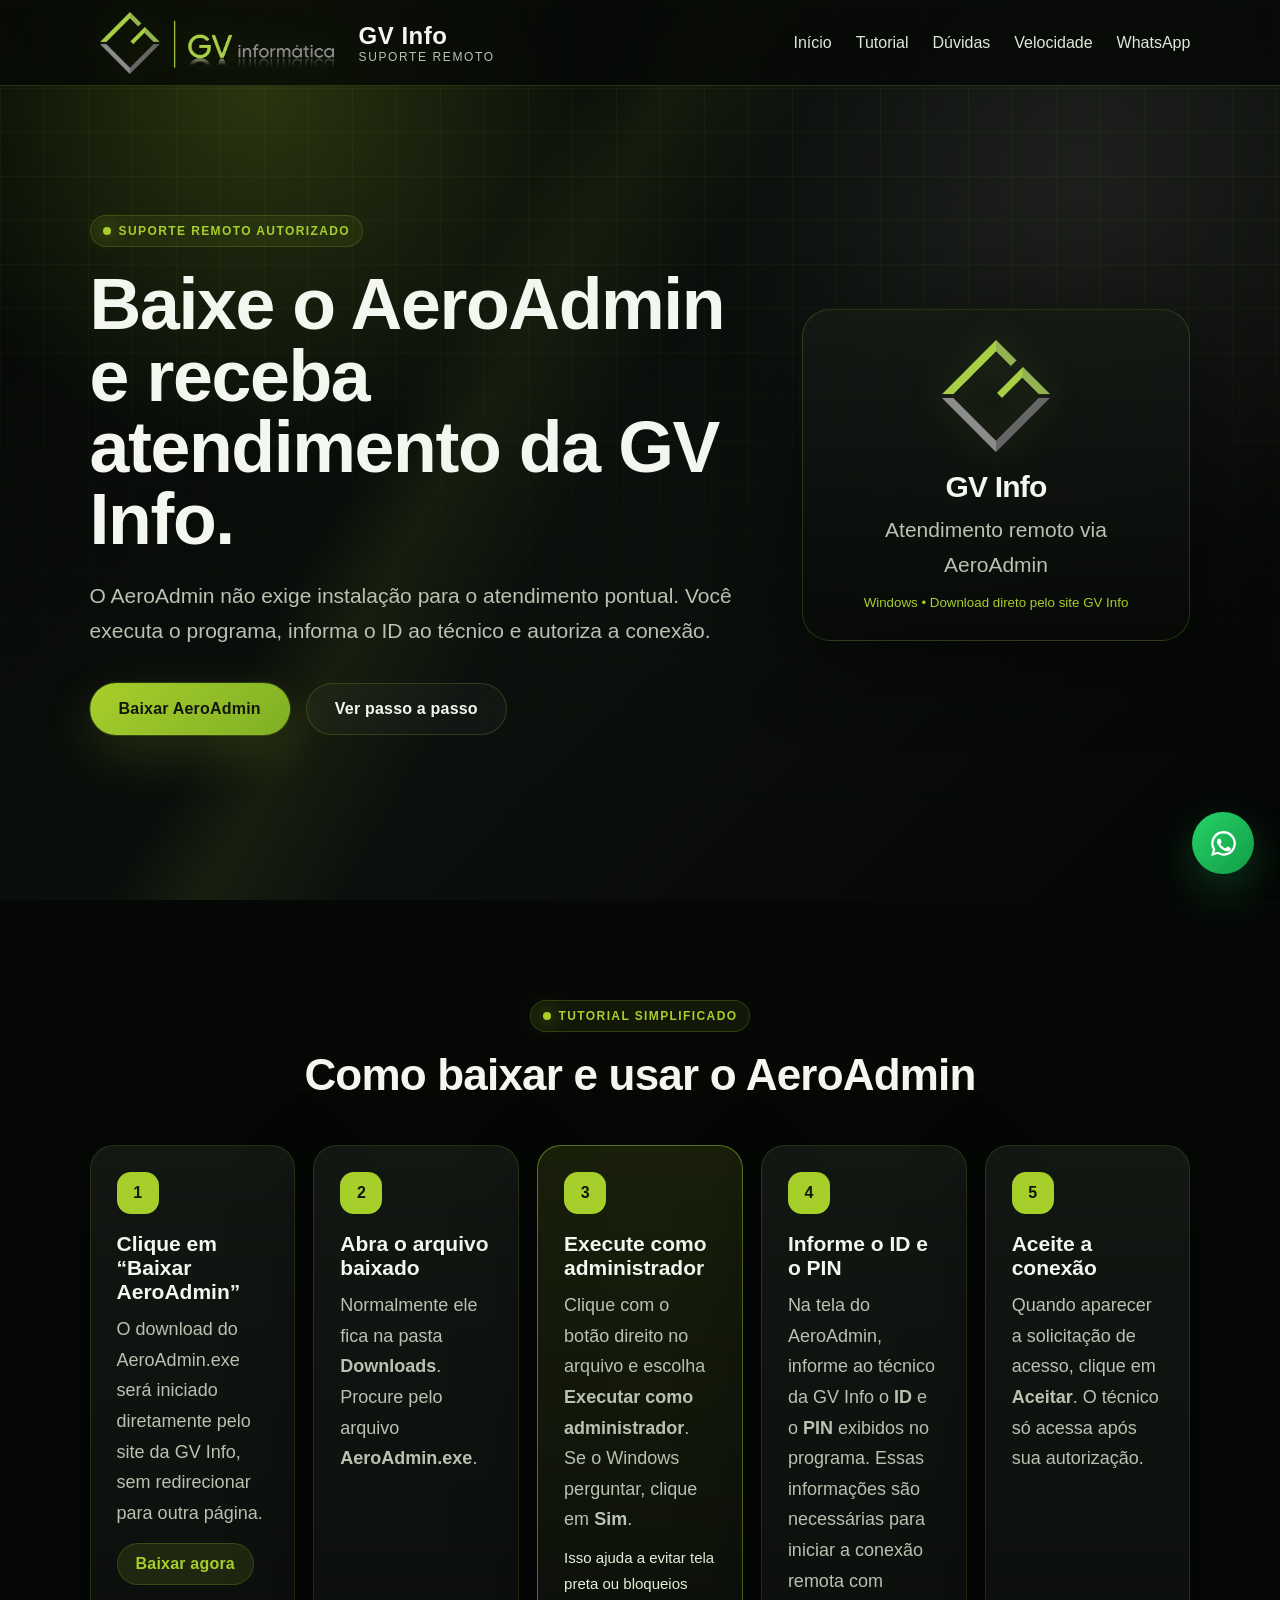
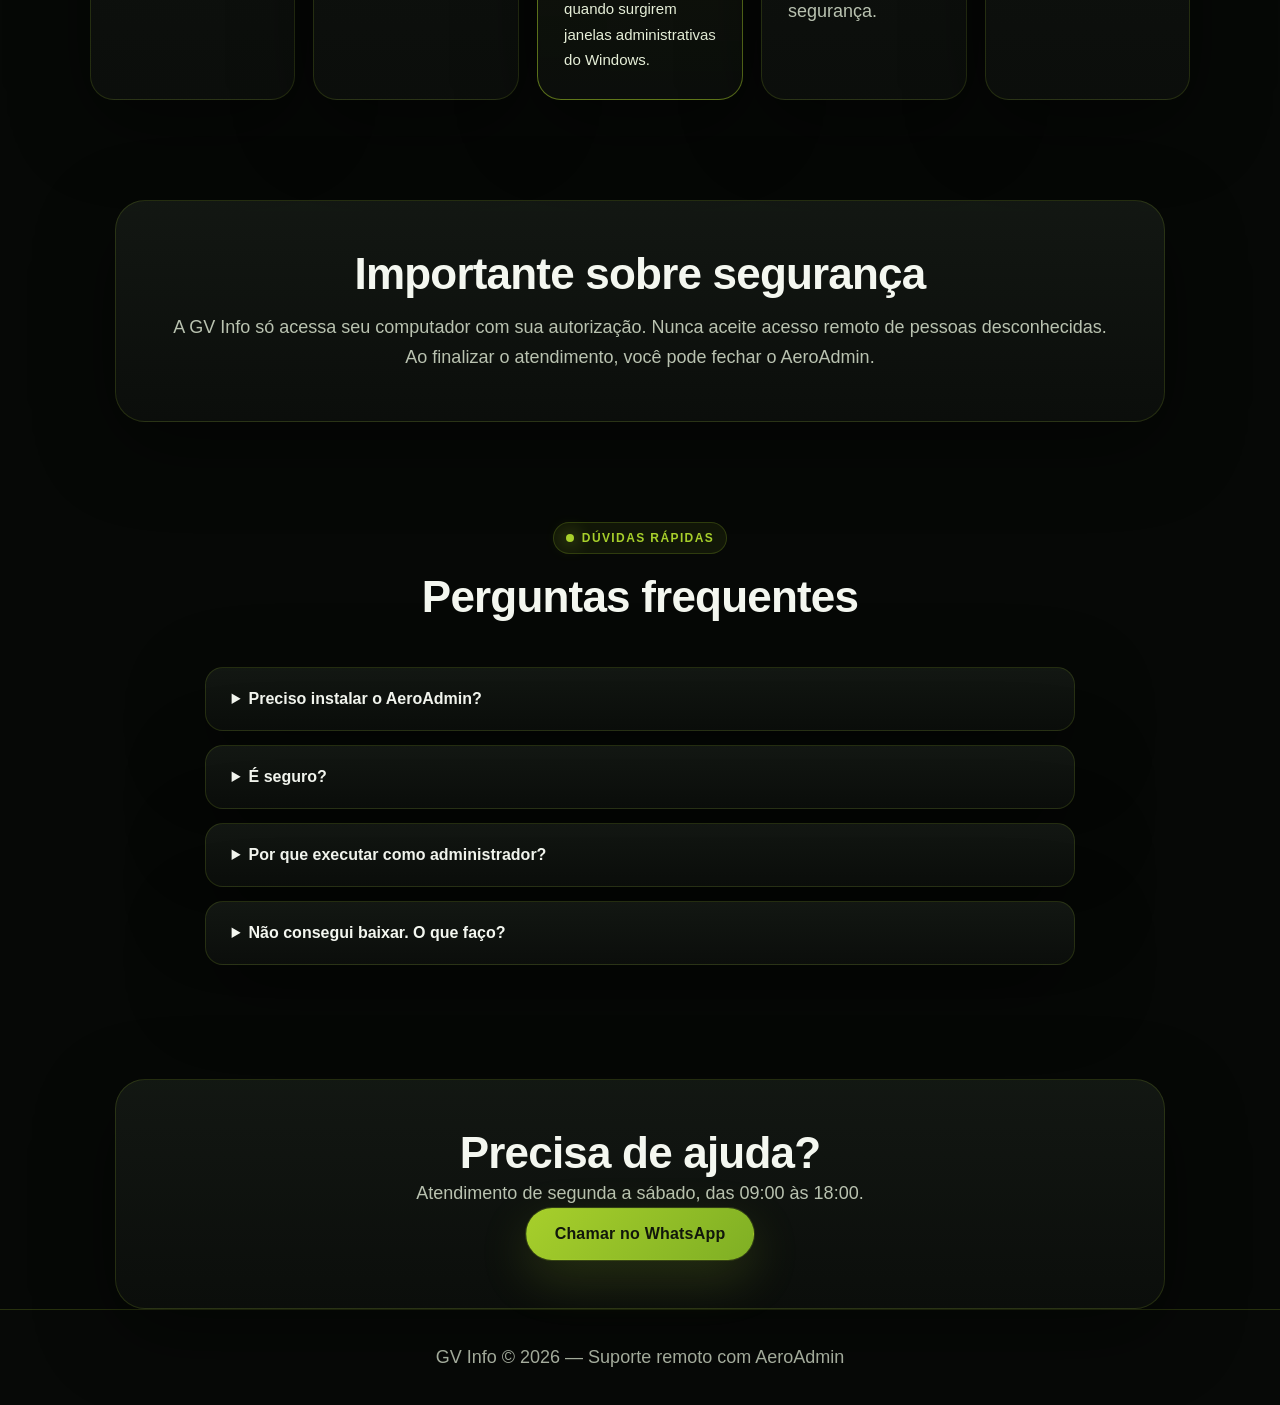
==== commit 7e2febbd: "Add files via upload" ====
--- a/acesso-remoto.html
+++ b/acesso-remoto.html
@@ -86,8 +86,8 @@
 
         <article class="passo reveal">
           <div class="numero">4</div>
-          <h3>Informe o ID</h3>
-          <p>Na tela do AeroAdmin, informe ao técnico da GV Info o número de <strong>ID</strong> exibido no programa.</p>
+          <h3>Informe o ID e o PIN</h3>
+          <p>Na tela do AeroAdmin, informe ao técnico da GV Info o <strong>ID</strong> e o <strong>PIN</strong> exibidos no programa. Essas informações são necessárias para iniciar a conexão remota com segurança.</p>
         </article>
 
         <article class="passo reveal">
--- a/style.css
+++ b/style.css
@@ -18,10 +18,10 @@
 .marca{display:flex;align-items:center;gap:14px;min-width:0}
 .marca img{width:255px;height:auto;max-height:62px;object-fit:contain;filter:drop-shadow(0 0 16px rgba(167,207,43,.16));image-rendering:auto}
 .marca-full img{display:block}
-.marca strong{display:block;font-size:24px;letter-spacing:.5px}.marca span{display:block;color:var(--muted);font-size:12px;text-transform:uppercase;letter-spacing:1.6px}.menu{display:flex;gap:24px}.menu a{color:#dfe8d8;font-size:15px;position:relative}.menu a:after{content:"";position:absolute;height:2px;width:0;left:0;bottom:-8px;background:var(--verde);transition:.25s}.menu a:hover:after{width:100%}
+.marca strong{display:block;font-size:24px;letter-spacing:.5px}.marca span{display:block;color:var(--muted);font-size:12px;text-transform:uppercase;letter-spacing:1.6px}.menu{display:flex;gap:24px}.menu a{color:#dfe8d8;font-size:16px;position:relative}.menu a:after{content:"";position:absolute;height:2px;width:0;left:0;bottom:-8px;background:var(--verde);transition:.25s}.menu a:hover:after{width:100%}
 .tech-bg{position:relative;background:radial-gradient(circle at 20% 10%,rgba(167,207,43,.22),transparent 28%),radial-gradient(circle at 85% 20%,rgba(154,146,143,.12),transparent 30%),linear-gradient(135deg,#050705,#0c100d 55%,#040504)}
 .tech-bg:before{content:"";position:absolute;inset:0;background-image:linear-gradient(rgba(167,207,43,.06) 1px,transparent 1px),linear-gradient(90deg,rgba(167,207,43,.06) 1px,transparent 1px);background-size:44px 44px;mask-image:linear-gradient(to bottom,#000,transparent 92%);pointer-events:none}.tech-bg:after{content:"";position:absolute;inset:0;background:linear-gradient(120deg,transparent 0 35%,rgba(167,207,43,.08) 40%,transparent 48%);animation:varrer 6s infinite linear;pointer-events:none}@keyframes varrer{0%{transform:translateX(-60%)}100%{transform:translateX(60%)}}
-.hero{min-height:100vh;padding:130px 7% 80px;display:grid;grid-template-columns:1.2fr .8fr;gap:54px;align-items:center}.hero-conteudo{position:relative;z-index:1}.etiqueta{display:inline-flex;align-items:center;gap:8px;color:var(--verde);border:1px solid var(--borda);background:rgba(167,207,43,.08);padding:8px 12px;border-radius:999px;text-transform:uppercase;font-size:12px;letter-spacing:1.4px;font-weight:700}.etiqueta:before{content:"";width:8px;height:8px;border-radius:50%;background:var(--verde);box-shadow:0 0 18px var(--verde)}h1{font-size:clamp(38px,5.6vw,72px);line-height:1;margin:22px 0 22px;letter-spacing:-1.4px;font-weight:800}h2{font-size:clamp(28px,3.6vw,44px);line-height:1.12;font-weight:800;letter-spacing:-.8px}p{color:var(--muted);font-size:18px;line-height:1.7}.hero p{max-width:760px;font-size:21px}.acoes{display:flex;gap:16px;flex-wrap:wrap;margin-top:34px}.btn{display:inline-flex;align-items:center;justify-content:center;gap:10px;border-radius:999px;padding:15px 26px;font-weight:800;letter-spacing:.2px;transition:.25s;border:1px solid transparent;cursor:pointer}.btn-principal{background:linear-gradient(135deg,var(--verde),var(--verde2));color:#11170b;box-shadow:0 0 0 1px rgba(167,207,43,.20),0 18px 50px rgba(167,207,43,.18)}.btn-principal:hover{transform:translateY(-3px);box-shadow:0 0 0 1px rgba(167,207,43,.35),0 22px 70px rgba(167,207,43,.26)}.btn-secundario{border-color:var(--borda);background:rgba(255,255,255,.03);color:var(--texto)}.btn-secundario:hover{border-color:var(--verde);transform:translateY(-3px)}.btn-mini{padding:11px 18px;margin-top:15px;background:rgba(167,207,43,.12);border-color:var(--borda);color:var(--verde)}
+.hero{min-height:100vh;padding:130px 7% 80px;display:grid;grid-template-columns:1.2fr .8fr;gap:54px;align-items:center}.hero-conteudo{position:relative;z-index:1}.etiqueta{display:inline-flex;align-items:center;gap:8px;color:var(--verde);border:1px solid var(--borda);background:rgba(167,207,43,.08);padding:8px 12px;border-radius:999px;text-transform:uppercase;font-size:12px;letter-spacing:1.4px;font-weight:700}.etiqueta:before{content:"";width:8px;height:8px;border-radius:50%;background:var(--verde);box-shadow:0 0 18px var(--verde)}h1{font-size:clamp(38px,5.6vw,72px);line-height:1;margin:22px 0 22px;letter-spacing:-1.4px;font-weight:800}h2{font-size:clamp(28px,3.6vw,44px);line-height:1.12;font-weight:800;letter-spacing:-.8px}p{color:var(--muted);font-size:18px;line-height:1.7}.hero p{max-width:760px;font-size:21px}.acoes{display:flex;gap:16px;flex-wrap:wrap;margin-top:34px}.btn{display:inline-flex;align-items:center;justify-content:center;gap:10px;border-radius:999px;padding:16px 28px;font-size:16px;font-weight:800;letter-spacing:.2px;transition:.25s;border:1px solid transparent;cursor:pointer}.btn-principal{background:linear-gradient(135deg,var(--verde),var(--verde2));color:#11170b;box-shadow:0 0 0 1px rgba(167,207,43,.20),0 18px 50px rgba(167,207,43,.18)}.btn-principal:hover{transform:translateY(-3px);box-shadow:0 0 0 1px rgba(167,207,43,.35),0 22px 70px rgba(167,207,43,.26)}.btn-secundario{border-color:var(--borda);background:rgba(255,255,255,.03);color:var(--texto)}.btn-secundario:hover{border-color:var(--verde);transform:translateY(-3px)}.btn-mini{padding:11px 18px;margin-top:15px;background:rgba(167,207,43,.12);border-color:var(--borda);color:var(--verde)}
 .painel-status,.painel-download{position:relative;z-index:1;background:linear-gradient(180deg,rgba(21,26,21,.90),rgba(8,10,8,.92));border:1px solid var(--borda);border-radius:28px;padding:30px;box-shadow:var(--sombra)}.status-topo{display:flex;gap:8px;margin-bottom:26px}.status-topo span{width:12px;height:12px;border-radius:50%;background:var(--verde)}.status-topo span:nth-child(2){background:var(--cinza)}.status-topo span:nth-child(3){background:#333}.painel-status h2,.painel-download h2{font-size:30px;margin-bottom:8px}.linha-status{display:flex;justify-content:space-between;margin-top:18px;padding:14px 0;border-top:1px solid rgba(255,255,255,.08)}.linha-status strong{color:var(--verde)}.painel-download{text-align:center}.painel-download img{width:112px;height:112px;object-fit:contain;margin-bottom:14px;filter:drop-shadow(0 0 18px rgba(167,207,43,.20))}.painel-download small{display:block;color:var(--verde);margin-top:12px}
 .banner-velocidade{position:relative;z-index:1;display:block;border-radius:30px;overflow:hidden;border:1px solid rgba(167,207,43,.26);box-shadow:var(--sombra),0 0 70px rgba(167,207,43,.10);background:#050805;transition:transform .28s ease,box-shadow .28s ease,border-color .28s ease}.banner-velocidade:hover{transform:translateY(-4px);border-color:rgba(167,207,43,.55);box-shadow:var(--sombra),0 0 90px rgba(167,207,43,.20)}.banner-velocidade img{display:block;width:100%;height:auto;aspect-ratio:3/2;object-fit:cover;object-position:center}
 
@@ -36,7 +36,7 @@
 
 
 /* Teste de velocidade */
-.velocidade-hero{grid-template-columns:1fr .92fr;min-height:92vh}.velocidade-chamada{border-radius:30px;padding:42px;display:flex;align-items:center;justify-content:space-between;gap:30px;background:linear-gradient(180deg,rgba(21,26,21,.88),rgba(12,15,12,.92));border:1px solid rgba(167,207,43,.16);box-shadow:var(--sombra)}.velocidade-chamada p{max-width:760px;margin-top:12px}.speed-card{position:relative;z-index:1;background:linear-gradient(180deg,rgba(21,26,21,.92),rgba(8,10,8,.95));border:1px solid rgba(167,207,43,.24);border-radius:32px;padding:30px;box-shadow:var(--sombra), inset 0 1px 0 rgba(255,255,255,.04)}.speed-header{display:flex;align-items:center;gap:14px;margin-bottom:22px}.speed-header img{width:46px;height:46px;object-fit:contain}.speed-header strong{display:block;font-size:20px}.speed-header span{display:block;color:var(--muted);font-size:14px;margin-top:3px}.gauge{--angle:-130deg;--percent:0%;width:min(360px,78vw);aspect-ratio:1.7/1;margin:12px auto 28px;position:relative;overflow:hidden}.gauge:before{content:"";position:absolute;left:0;right:0;bottom:0;aspect-ratio:2/1;border-radius:360px 360px 0 0;background:conic-gradient(from 225deg, rgba(167,207,43,.95) 0 var(--percent), rgba(255,255,255,.09) var(--percent) 37.5%, transparent 37.5% 100%);box-shadow:inset 0 0 35px rgba(0,0,0,.58),0 0 45px rgba(167,207,43,.14)}.gauge:after{content:"";position:absolute;left:10%;right:10%;bottom:0;aspect-ratio:2/1;border-radius:360px 360px 0 0;background:linear-gradient(180deg,rgba(8,10,8,.97),rgba(8,10,8,1));border:1px solid rgba(255,255,255,.04)}.gauge-scale{position:absolute;left:3%;right:3%;bottom:0;aspect-ratio:2/1;border-radius:360px 360px 0 0;border:1px solid rgba(167,207,43,.18);border-bottom:0}.needle{position:absolute;width:42%;height:3px;background:linear-gradient(90deg,transparent,var(--verde));left:50%;bottom:0;transform-origin:0 50%;transform:rotate(var(--angle));border-radius:999px;filter:drop-shadow(0 0 8px rgba(167,207,43,.55));z-index:3;transition:transform .28s ease}.needle:after{content:"";position:absolute;right:-6px;top:50%;width:11px;height:11px;border-radius:50%;background:var(--verde);transform:translateY(-50%)}.gauge-center{position:absolute;left:50%;bottom:4px;transform:translateX(-50%);width:150px;height:84px;border-radius:90px 90px 0 0;background:rgba(6,8,6,.88);border:1px solid rgba(167,207,43,.18);border-bottom:0;display:flex;flex-direction:column;align-items:center;justify-content:center;z-index:4}.gauge-center strong{font-size:44px;line-height:.9;letter-spacing:-1.2px}.gauge-center span{color:var(--muted);font-size:13px;text-transform:uppercase;letter-spacing:1px;margin-top:6px}.speed-metrics{display:grid;grid-template-columns:repeat(3,1fr);gap:12px}.speed-metrics div{padding:15px;border-radius:18px;background:rgba(255,255,255,.035);border:1px solid rgba(167,207,43,.13)}.speed-metrics span{display:block;color:var(--muted);font-size:12px;text-transform:uppercase;letter-spacing:.9px}.speed-metrics strong{display:block;color:var(--texto);font-size:18px;margin-top:7px}.chart-card{max-width:1120px;margin:0 auto;background:linear-gradient(180deg,rgba(21,26,21,.88),rgba(12,15,12,.92));border:1px solid rgba(167,207,43,.16);border-radius:28px;padding:24px;box-shadow:var(--sombra)}#speedChart{display:block;width:100%;height:auto}.speed-diagnosis{max-width:1120px;margin:20px auto 0;padding:22px 26px;border-radius:22px;background:rgba(167,207,43,.08);border:1px solid rgba(167,207,43,.18);color:var(--muted);font-size:17px;line-height:1.6}.speed-diagnosis strong{color:var(--verde)}.speed-diagnosis.good{background:rgba(167,207,43,.11)}.speed-diagnosis.warn{background:rgba(255,190,80,.09);border-color:rgba(255,190,80,.25)}.speed-diagnosis.bad{background:rgba(255,86,86,.08);border-color:rgba(255,86,86,.25)}
+.velocidade-hero{grid-template-columns:1fr .92fr;min-height:92vh}.velocidade-chamada{border-radius:30px;padding:42px;display:flex;align-items:center;justify-content:space-between;gap:30px;background:linear-gradient(180deg,rgba(21,26,21,.88),rgba(12,15,12,.92));border:1px solid rgba(167,207,43,.16);box-shadow:var(--sombra)}.velocidade-chamada p{max-width:760px;margin-top:12px}.speed-card{position:relative;z-index:1;background:linear-gradient(180deg,rgba(21,26,21,.92),rgba(8,10,8,.95));border:1px solid rgba(167,207,43,.24);border-radius:32px;padding:30px;box-shadow:var(--sombra), inset 0 1px 0 rgba(255,255,255,.04)}.speed-header{display:flex;align-items:center;gap:14px;margin-bottom:22px}.speed-header img{width:46px;height:46px;object-fit:contain}.speed-header strong{display:block;font-size:20px}.speed-header span{display:block;color:var(--muted);font-size:16px;margin-top:3px}.gauge{--angle:-130deg;--percent:0%;width:min(360px,78vw);aspect-ratio:1.7/1;margin:12px auto 28px;position:relative;overflow:hidden}.gauge:before{content:"";position:absolute;left:0;right:0;bottom:0;aspect-ratio:2/1;border-radius:360px 360px 0 0;background:conic-gradient(from 225deg, rgba(167,207,43,.95) 0 var(--percent), rgba(255,255,255,.09) var(--percent) 37.5%, transparent 37.5% 100%);box-shadow:inset 0 0 35px rgba(0,0,0,.58),0 0 45px rgba(167,207,43,.14)}.gauge:after{content:"";position:absolute;left:10%;right:10%;bottom:0;aspect-ratio:2/1;border-radius:360px 360px 0 0;background:linear-gradient(180deg,rgba(8,10,8,.97),rgba(8,10,8,1));border:1px solid rgba(255,255,255,.04)}.gauge-scale{position:absolute;left:3%;right:3%;bottom:0;aspect-ratio:2/1;border-radius:360px 360px 0 0;border:1px solid rgba(167,207,43,.18);border-bottom:0}.needle{position:absolute;width:42%;height:3px;background:linear-gradient(90deg,transparent,var(--verde));left:50%;bottom:0;transform-origin:0 50%;transform:rotate(var(--angle));border-radius:999px;filter:drop-shadow(0 0 8px rgba(167,207,43,.55));z-index:3;transition:transform .28s ease}.needle:after{content:"";position:absolute;right:-6px;top:50%;width:11px;height:11px;border-radius:50%;background:var(--verde);transform:translateY(-50%)}.gauge-center{position:absolute;left:50%;bottom:4px;transform:translateX(-50%);width:150px;height:84px;border-radius:90px 90px 0 0;background:rgba(6,8,6,.88);border:1px solid rgba(167,207,43,.18);border-bottom:0;display:flex;flex-direction:column;align-items:center;justify-content:center;z-index:4}.gauge-center strong{font-size:44px;line-height:.9;letter-spacing:-1.2px}.gauge-center span{color:var(--muted);font-size:13px;text-transform:uppercase;letter-spacing:1px;margin-top:6px}.speed-metrics{display:grid;grid-template-columns:repeat(3,1fr);gap:12px}.speed-metrics div{padding:15px;border-radius:18px;background:rgba(255,255,255,.035);border:1px solid rgba(167,207,43,.13)}.speed-metrics span{display:block;color:var(--muted);font-size:14px;text-transform:uppercase;letter-spacing:.7px}.speed-metrics strong{display:block;color:var(--texto);font-size:21px;margin-top:7px}.chart-card{max-width:1120px;margin:0 auto;background:linear-gradient(180deg,rgba(21,26,21,.88),rgba(12,15,12,.92));border:1px solid rgba(167,207,43,.16);border-radius:28px;padding:24px;box-shadow:var(--sombra)}#speedChart{display:block;width:100%;height:auto}.speed-diagnosis{max-width:1120px;margin:20px auto 0;padding:22px 26px;border-radius:22px;background:rgba(167,207,43,.08);border:1px solid rgba(167,207,43,.18);color:var(--muted);font-size:17px;line-height:1.6}.speed-diagnosis strong{color:var(--verde)}.speed-diagnosis.good{background:rgba(167,207,43,.11)}.speed-diagnosis.warn{background:rgba(255,190,80,.09);border-color:rgba(255,190,80,.25)}.speed-diagnosis.bad{background:rgba(255,86,86,.08);border-color:rgba(255,86,86,.25)}
 @media(max-width:980px){.velocidade-hero{grid-template-columns:1fr}.velocidade-chamada{flex-direction:column;align-items:flex-start}.speed-metrics{grid-template-columns:1fr}}
 
 
@@ -55,3 +55,56 @@
 .mini-bars{height:76px;display:flex;align-items:flex-end;gap:9px;padding:14px;border-radius:18px;background:rgba(255,255,255,.035);border:1px solid rgba(167,207,43,.12);margin-bottom:14px}.mini-bars span{flex:1;border-radius:999px 999px 4px 4px;background:linear-gradient(180deg,var(--verde),rgba(167,207,43,.25));box-shadow:0 0 14px rgba(167,207,43,.12)}.speed-preview-footer{display:grid;grid-template-columns:repeat(3,1fr);gap:10px}.speed-preview-footer div{padding:12px;border-radius:16px;background:rgba(255,255,255,.03);border:1px solid rgba(167,207,43,.10)}.speed-preview-footer span{display:block;color:var(--muted);font-size:11px;text-transform:uppercase;letter-spacing:.8px}.speed-preview-footer strong{display:block;color:var(--verde);font-size:15px;margin-top:5px}
 @media(max-width:980px){.speed-home-destaque{grid-template-columns:1fr;margin:0 5%;padding:30px}.speed-preview{max-width:520px}.speed-home-actions{flex-direction:column}.speed-home-actions .btn{width:100%}}
 @media(max-width:640px){.speed-home-destaque{margin:0 5%;padding:24px;border-radius:26px}.speed-preview-footer{grid-template-columns:1fr}.mini-gauge-center strong{font-size:32px}}
+
+
+/* Teste de velocidade integrado à página inicial */
+.speed-inline-section{padding-top:82px}
+.speed-inline-section .titulo p{max-width:840px;margin:16px auto 0;font-size:19px;line-height:1.7;color:#cbd4c4}
+.speed-inline-grid{max-width:1240px;margin:38px auto 0;display:grid;grid-template-columns:minmax(360px,440px) 1fr;gap:26px;align-items:stretch}
+.speed-inline-grid .speed-card{height:100%;display:flex;flex-direction:column;justify-content:space-between}
+.speed-actions{display:flex;gap:14px;flex-wrap:wrap;margin-top:24px}
+.speed-actions .btn{flex:1;min-width:190px}
+.speed-chart-area{min-width:0;display:flex;flex-direction:column}
+.speed-chart-area .chart-card{height:100%;display:flex;align-items:center;justify-content:center}
+.speed-chart-area .speed-diagnosis{max-width:none;width:100%;font-size:18px;color:#cbd4c4}
+.banner-velocidade:after{content:'Clique para testar na própria página';position:absolute;left:26px;bottom:24px;padding:11px 16px;border-radius:999px;background:rgba(5,8,5,.82);border:1px solid rgba(167,207,43,.38);color:#dfff6a;font-weight:800;font-size:15px;backdrop-filter:blur(10px);box-shadow:0 12px 32px rgba(0,0,0,.35)}
+@media(max-width:1100px){.speed-inline-grid{grid-template-columns:1fr}.speed-chart-area .chart-card{min-height:300px}}
+@media(max-width:640px){.speed-inline-section .titulo p{font-size:17px}.speed-actions{flex-direction:column}.speed-actions .btn{width:100%}.banner-velocidade:after{left:16px;bottom:16px;font-size:13px;padding:9px 12px}.chart-card{padding:16px}.speed-diagnosis{font-size:16px}.speed-card{padding:24px}}
+
+/* Teste real integrado ao destaque principal */
+.hero-speed-test{position:relative;z-index:2;min-width:0}
+.hero-speed-card{padding:26px;border-radius:30px;background:radial-gradient(circle at 78% 12%,rgba(167,207,43,.13),transparent 30%),linear-gradient(180deg,rgba(18,23,18,.96),rgba(7,10,7,.98));box-shadow:0 26px 90px rgba(0,0,0,.52),0 0 55px rgba(167,207,43,.08);overflow:hidden}
+.hero-speed-card:before{content:"";position:absolute;inset:0;background:linear-gradient(115deg,transparent 25%,rgba(167,207,43,.055) 50%,transparent 75%);transform:translateX(-100%);animation:varrer 9s linear infinite;pointer-events:none}
+.hero-speed-card>*{position:relative;z-index:1}
+.hero-speed-card .speed-header{margin-bottom:8px}
+.hero-speed-card .speed-header img{width:52px;height:52px}
+.hero-speed-card .speed-header strong{font-size:25px;line-height:1.1}
+.speed-kicker{display:block!important;color:var(--verde)!important;font-size:12px!important;font-weight:900;text-transform:uppercase;letter-spacing:1.2px;margin:0 0 4px!important}
+.hero-speed-card .gauge{width:min(330px,72vw);margin:6px auto 18px}
+.hero-speed-card .gauge-center strong{font-size:42px}
+.hero-speed-card .speed-metrics{gap:10px}
+.hero-speed-card .speed-metrics div{padding:13px}
+.hero-speed-card .speed-metrics span{font-size:12px}
+.hero-speed-card .speed-metrics strong{font-size:18px}
+.hero-chart-card{margin:14px 0 0;padding:12px;border-radius:18px;box-shadow:none;background:rgba(255,255,255,.025)}
+.hero-chart-card canvas{max-height:150px}
+.hero-speed-card .speed-diagnosis{margin:12px 0 0;padding:14px 16px;border-radius:16px;font-size:15px;line-height:1.5}
+.hero-speed-actions{margin-top:14px;display:grid;grid-template-columns:1.2fr .8fr;gap:10px}
+.hero-speed-actions .btn{min-width:0;width:100%;padding:14px 16px;font-size:14px}
+@media(max-width:1180px){.hero{grid-template-columns:1fr 1fr;gap:32px;padding-left:5%;padding-right:5%}.hero p{font-size:19px}}
+@media(max-width:980px){.hero{grid-template-columns:1fr}.hero-speed-test{max-width:720px;width:100%;margin:0 auto}.hero-speed-card .gauge{width:min(390px,76vw)}.hero-chart-card canvas{max-height:none}}
+@media(max-width:640px){.hero-speed-card{padding:20px;border-radius:24px}.hero-speed-card .speed-header strong{font-size:22px}.hero-speed-actions{grid-template-columns:1fr}.hero-speed-card .speed-metrics{grid-template-columns:1fr 1fr}.hero-speed-card .speed-metrics div:last-child{grid-column:1/-1}.hero-chart-card{padding:8px}.hero-speed-card .speed-diagnosis{font-size:14px}}
+
+/* Speedtest PRO — visual central inspirado em medidores modernos */
+.speedtest-pro{position:relative;z-index:2;min-width:0}
+.speedtest-shell{position:relative;overflow:hidden;padding:26px 28px 22px;border:1px solid rgba(183,232,49,.24);border-radius:30px;background:radial-gradient(circle at 50% 38%,rgba(167,207,43,.11),transparent 38%),linear-gradient(180deg,rgba(15,20,15,.97),rgba(5,8,5,.99));box-shadow:0 34px 100px rgba(0,0,0,.62),inset 0 1px 0 rgba(255,255,255,.04)}
+.speedtest-shell:before{content:"";position:absolute;inset:0;pointer-events:none;background:linear-gradient(rgba(167,207,43,.026) 1px,transparent 1px),linear-gradient(90deg,rgba(167,207,43,.026) 1px,transparent 1px);background-size:34px 34px;mask-image:radial-gradient(circle at 50% 45%,#000,transparent 78%)}
+.speedtest-shell>*{position:relative;z-index:1}
+.speedtest-topline{display:flex;align-items:center;justify-content:space-between;gap:16px}
+.speedtest-brand{display:flex;align-items:center;gap:12px}.speedtest-brand img{width:44px;height:44px;object-fit:contain;filter:drop-shadow(0 0 14px rgba(167,207,43,.28))}.speedtest-brand span{display:block;color:var(--verde);font-size:11px;font-weight:900;letter-spacing:1.7px}.speedtest-brand strong{display:block;font-size:20px;letter-spacing:-.35px;margin-top:2px}.speedtest-status{padding:8px 12px;border-radius:999px;border:1px solid rgba(167,207,43,.18);background:rgba(167,207,43,.06);color:#dff796;font-size:13px;font-weight:700}
+.speedtest-summary{display:grid;grid-template-columns:repeat(3,1fr);gap:10px;margin-top:20px}.speedtest-summary>div{text-align:center;padding:12px 9px;border-radius:16px;background:rgba(255,255,255,.025);border:1px solid rgba(255,255,255,.055)}.speedtest-summary span{display:block;color:#9daa98;font-size:11px;font-weight:800;text-transform:uppercase;letter-spacing:.9px}.speedtest-summary strong{display:inline-block;margin-top:5px;font-size:19px;line-height:1}.speedtest-summary small{margin-left:4px;color:#7e8b7a;font-size:10px}
+.speedtest-stage{position:relative;width:min(380px,82vw);aspect-ratio:1;margin:8px auto -2px;display:grid;place-items:center}.speedtest-dial{position:absolute;inset:0;width:100%;height:100%;transform:rotate(-90deg);overflow:visible}.dial-track,.dial-progress{fill:none;stroke-width:9}.dial-track{stroke:rgba(255,255,255,.075)}.dial-progress{stroke:url(#speedGradient);stroke-linecap:round;stroke-dasharray:1043;stroke-dashoffset:1043;filter:url(#speedGlow);transition:stroke-dashoffset .28s ease}.dial-inner{fill:rgba(6,9,6,.75);stroke:rgba(255,255,255,.045);stroke-width:1}
+.speedtest-go{position:relative;width:190px;height:190px;border-radius:50%;border:1px solid rgba(192,239,64,.58);background:radial-gradient(circle at 35% 25%,rgba(184,234,54,.23),rgba(23,31,18,.95) 47%,#080b08 72%);color:#f6ffe1;box-shadow:0 0 0 11px rgba(167,207,43,.045),0 0 60px rgba(167,207,43,.18),inset 0 1px 0 rgba(255,255,255,.12);cursor:pointer;display:flex;flex-direction:column;align-items:center;justify-content:center;transition:transform .25s ease,box-shadow .25s ease}.speedtest-go:hover{transform:scale(1.025);box-shadow:0 0 0 12px rgba(167,207,43,.06),0 0 78px rgba(167,207,43,.28),inset 0 1px 0 rgba(255,255,255,.14)}.speedtest-go:active{transform:scale(.985)}.speedtest-go:disabled{cursor:progress}.speedtest-go .go-label{font-size:11px;letter-spacing:2.2px;color:#a9bd9d;font-weight:900}.speedtest-go strong{font-size:52px;line-height:1;margin:5px 0 4px;letter-spacing:-2px}.speedtest-go small{font-size:11px;letter-spacing:1.4px;color:var(--verde);font-weight:900}
+.speedtest-live{text-align:center;color:#b7c3b1;font-size:15px;font-weight:600;min-height:23px;margin-top:-2px}.speedtest-chart-wrap{margin-top:14px;padding:10px;border-radius:16px;background:rgba(255,255,255,.02);border:1px solid rgba(255,255,255,.045)}.speedtest-chart-wrap canvas{display:block;width:100%;height:126px}.speedtest-diagnosis{margin:12px 0 0;padding:13px 15px;border-radius:14px;font-size:14px;line-height:1.5;text-align:center}.speedtest-footer-actions{display:flex;justify-content:center;gap:24px;margin-top:14px}.speedtest-link{border:0;background:none;color:#b9caac;font:700 13px inherit;cursor:pointer;padding:6px 0;border-bottom:1px solid rgba(167,207,43,.28)}.speedtest-link:hover{color:var(--verde)}
+.speedtest-shell.is-testing .speedtest-go{animation:speedPulse 1.35s ease-in-out infinite}.speedtest-shell.is-testing .dial-progress{transition:stroke-dashoffset .18s linear}@keyframes speedPulse{50%{box-shadow:0 0 0 16px rgba(167,207,43,.055),0 0 92px rgba(167,207,43,.34),inset 0 1px 0 rgba(255,255,255,.14)}}
+@media(max-width:640px){.speedtest-shell{padding:20px 16px 18px;border-radius:24px}.speedtest-brand strong{font-size:18px}.speedtest-status{font-size:11px;padding:7px 9px}.speedtest-summary{gap:7px}.speedtest-summary>div{padding:10px 5px}.speedtest-summary strong{font-size:17px}.speedtest-stage{width:min(330px,88vw)}.speedtest-go{width:164px;height:164px}.speedtest-go strong{font-size:45px}.speedtest-footer-actions{gap:16px}.speedtest-diagnosis{font-size:14px}}
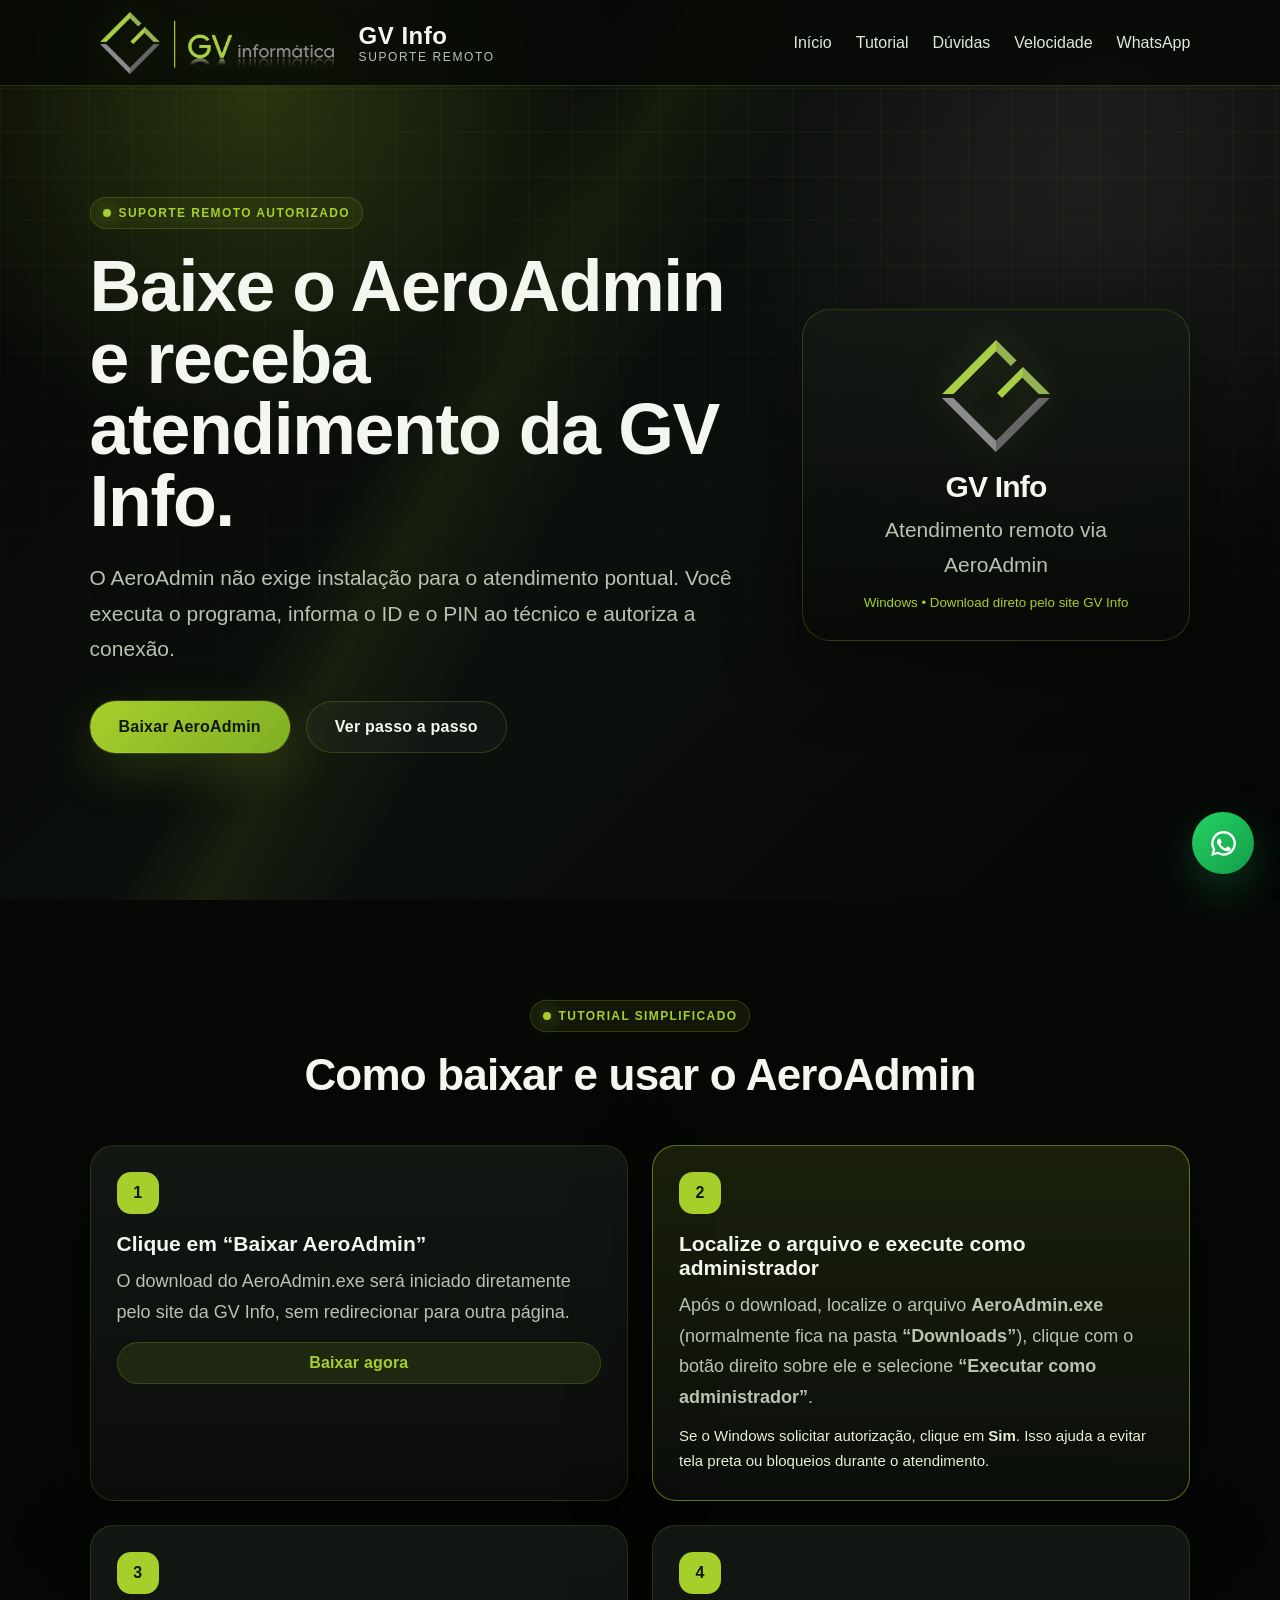
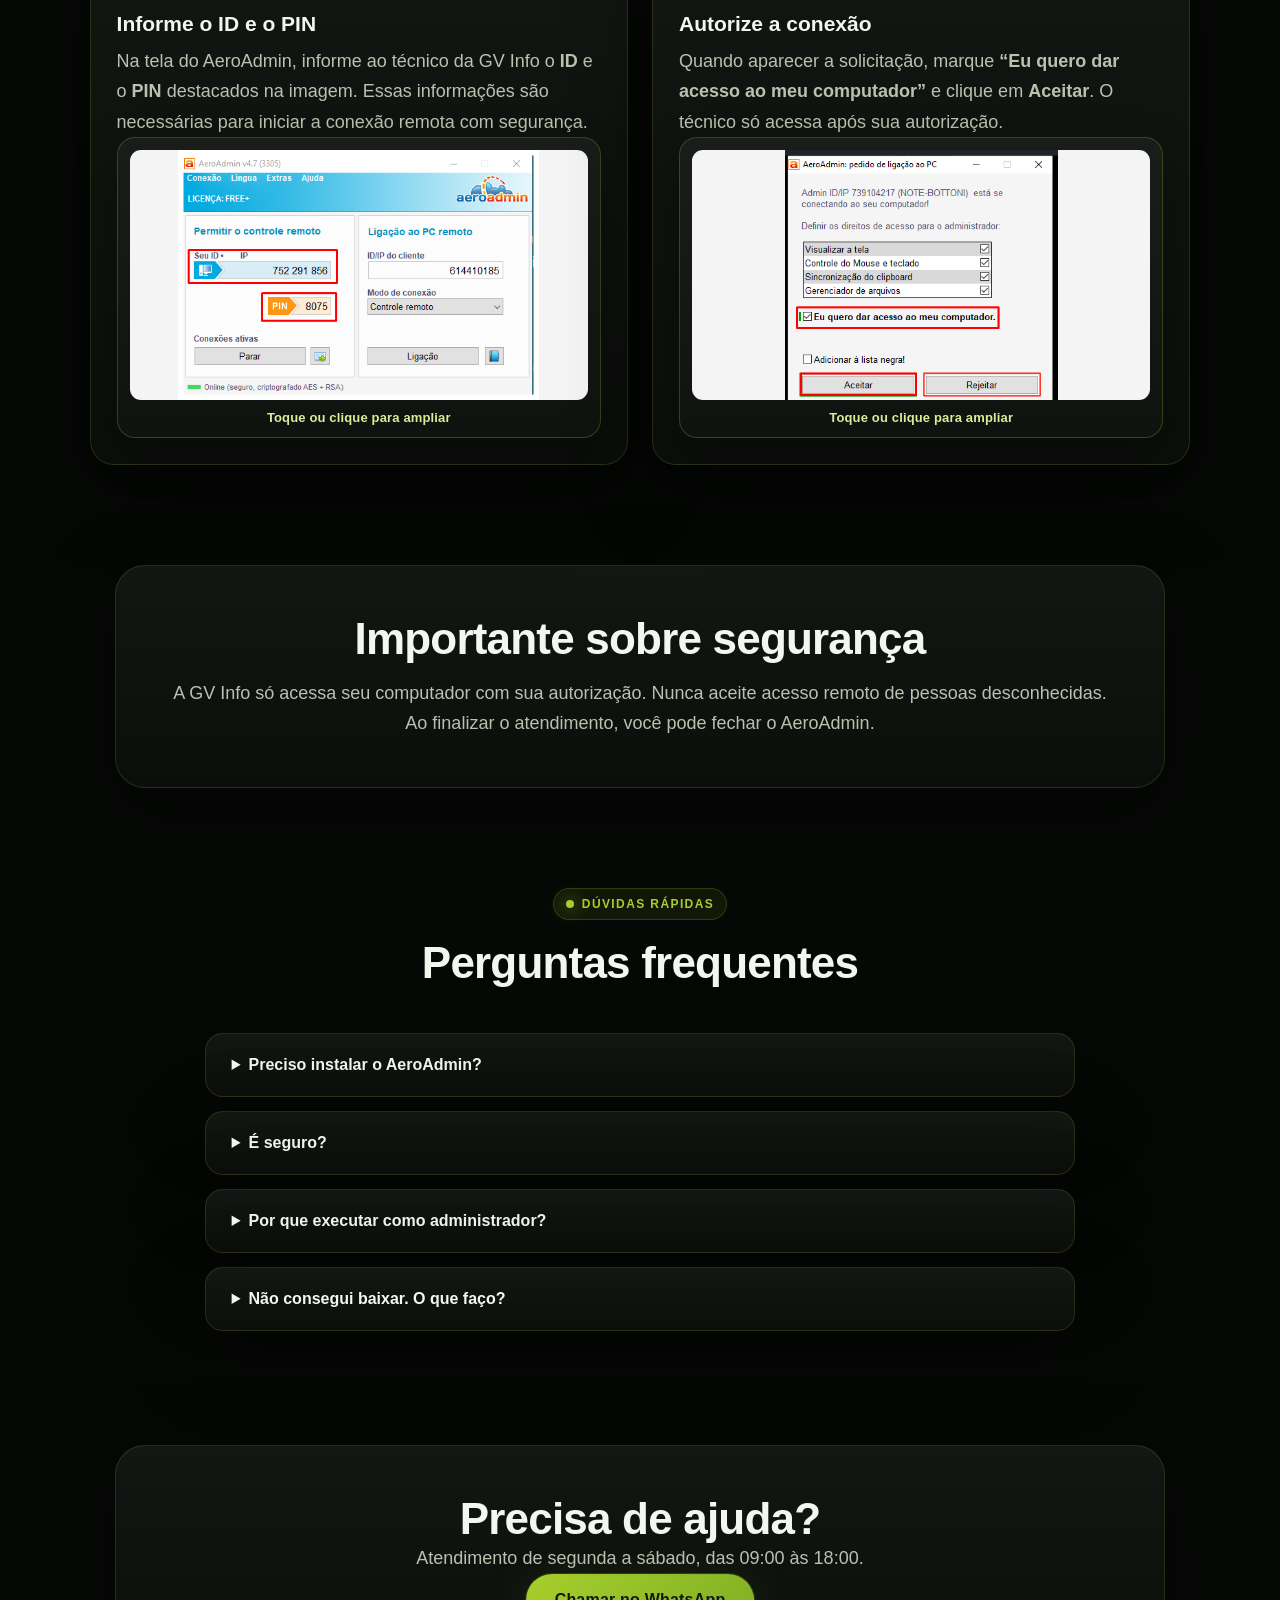
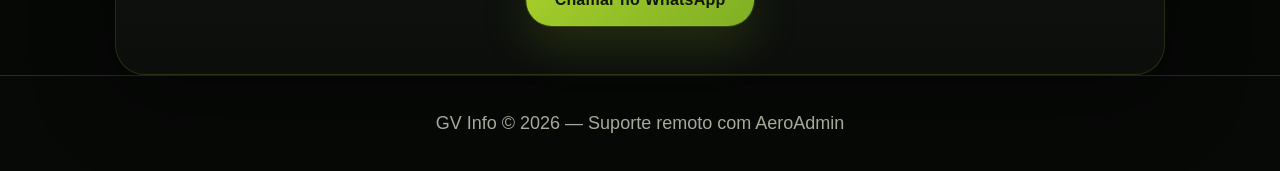
==== commit 0a25730d: "Add files via upload" ====
--- a/acesso-remoto.html
+++ b/acesso-remoto.html
@@ -43,9 +43,9 @@
       <div class="hero-conteudo reveal">
         <span class="etiqueta">Suporte remoto autorizado</span>
         <h1>Baixe o AeroAdmin e receba atendimento da GV Info.</h1>
-        <p>O AeroAdmin não exige instalação para o atendimento pontual. Você executa o programa, informa o ID ao técnico e autoriza a conexão.</p>
+        <p>O AeroAdmin não exige instalação para o atendimento pontual. Você executa o programa, informa o ID e o PIN ao técnico e autoriza a conexão.</p>
         <div class="acoes">
-          <a class="btn btn-principal" href="downloads/AeroAdmin.exe" download download>Baixar AeroAdmin</a>
+          <a class="btn btn-principal" href="downloads/AeroAdmin.exe" download>Baixar AeroAdmin</a>
           <a class="btn btn-secundario" href="#tutorial">Ver passo a passo</a>
         </div>
       </div>
@@ -68,32 +68,34 @@
           <div class="numero">1</div>
           <h3>Clique em “Baixar AeroAdmin”</h3>
           <p>O download do AeroAdmin.exe será iniciado diretamente pelo site da GV Info, sem redirecionar para outra página.</p>
-          <a class="btn btn-mini" href="downloads/AeroAdmin.exe" download download>Baixar agora</a>
-        </article>
-
-        <article class="passo reveal">
-          <div class="numero">2</div>
-          <h3>Abra o arquivo baixado</h3>
-          <p>Normalmente ele fica na pasta <strong>Downloads</strong>. Procure pelo arquivo <strong>AeroAdmin.exe</strong>.</p>
+          <a class="btn btn-mini" href="downloads/AeroAdmin.exe" download>Baixar agora</a>
         </article>
 
         <article class="passo reveal importante">
-          <div class="numero">3</div>
-          <h3>Execute como administrador</h3>
-          <p>Clique com o botão direito no arquivo e escolha <strong>Executar como administrador</strong>. Se o Windows perguntar, clique em <strong>Sim</strong>.</p>
-          <p class="obs">Isso ajuda a evitar tela preta ou bloqueios quando surgirem janelas administrativas do Windows.</p>
+          <div class="numero">2</div>
+          <h3>Localize o arquivo e execute como administrador</h3>
+          <p>Após o download, localize o arquivo <strong>AeroAdmin.exe</strong> (normalmente fica na pasta <strong>“Downloads”</strong>), clique com o botão direito sobre ele e selecione <strong>“Executar como administrador”</strong>.</p>
+          <p class="obs">Se o Windows solicitar autorização, clique em <strong>Sim</strong>. Isso ajuda a evitar tela preta ou bloqueios durante o atendimento.</p>
         </article>
 
-        <article class="passo reveal">
-          <div class="numero">4</div>
+        <article class="passo passo-com-imagem reveal">
+          <div class="numero">3</div>
           <h3>Informe o ID e o PIN</h3>
-          <p>Na tela do AeroAdmin, informe ao técnico da GV Info o <strong>ID</strong> e o <strong>PIN</strong> exibidos no programa. Essas informações são necessárias para iniciar a conexão remota com segurança.</p>
+          <p>Na tela do AeroAdmin, informe ao técnico da GV Info o <strong>ID</strong> e o <strong>PIN</strong> destacados na imagem. Essas informações são necessárias para iniciar a conexão remota com segurança.</p>
+          <button class="tutorial-imagem" type="button" data-lightbox="imagens/tutorial/aeroadmin-id-pin.png" aria-label="Ampliar imagem mostrando o ID e o PIN no AeroAdmin">
+            <img src="imagens/tutorial/aeroadmin-id-pin.png" alt="Tela do AeroAdmin com o ID e o PIN destacados" loading="lazy" />
+            <span>Toque ou clique para ampliar</span>
+          </button>
         </article>
 
-        <article class="passo reveal">
-          <div class="numero">5</div>
-          <h3>Aceite a conexão</h3>
-          <p>Quando aparecer a solicitação de acesso, clique em <strong>Aceitar</strong>. O técnico só acessa após sua autorização.</p>
+        <article class="passo passo-com-imagem reveal">
+          <div class="numero">4</div>
+          <h3>Autorize a conexão</h3>
+          <p>Quando aparecer a solicitação, marque <strong>“Eu quero dar acesso ao meu computador”</strong> e clique em <strong>Aceitar</strong>. O técnico só acessa após sua autorização.</p>
+          <button class="tutorial-imagem" type="button" data-lightbox="imagens/tutorial/aeroadmin-aceitar.png" aria-label="Ampliar imagem mostrando como autorizar a conexão no AeroAdmin">
+            <img src="imagens/tutorial/aeroadmin-aceitar.png" alt="Janela do AeroAdmin com a opção de autorização e o botão Aceitar destacados" loading="lazy" />
+            <span>Toque ou clique para ampliar</span>
+          </button>
         </article>
       </div>
     </section>
@@ -133,6 +135,11 @@
     </section>
   </main>
 
+  <div class="lightbox-tutorial" id="tutorial-lightbox" aria-hidden="true" role="dialog" aria-modal="true" aria-label="Imagem ampliada do tutorial">
+    <button class="lightbox-fechar" type="button" aria-label="Fechar imagem">×</button>
+    <img src="" alt="" />
+  </div>
+
   <a class="whatsapp" href="https://wa.me/5551993720996?text=Ol%C3%A1%2C%20preciso%20de%20suporte%20remoto%20com%20AeroAdmin." target="_blank" rel="noopener" aria-label="WhatsApp"><svg class="wa-icon" viewBox="0 0 32 32" aria-hidden="true"><path fill="currentColor" d="M16.02 3.2A12.68 12.68 0 0 0 5.12 22.32L3.2 28.8l6.64-1.84A12.7 12.7 0 1 0 16.02 3.2Zm0 2.35a10.35 10.35 0 0 1 8.8 15.8 10.31 10.31 0 0 1-13.9 3.48l-.47-.28-3.94 1.1 1.12-3.8-.3-.5a10.34 10.34 0 0 1 8.69-15.8Zm-4.6 5.38c-.24 0-.62.09-.94.44-.32.35-1.23 1.2-1.23 2.93s1.26 3.4 1.43 3.63c.18.23 2.43 3.9 6 5.31 2.97 1.17 3.58.94 4.22.88.64-.06 2.08-.85 2.37-1.67.29-.82.29-1.53.2-1.67-.08-.15-.32-.23-.67-.41-.35-.18-2.08-1.03-2.4-1.15-.32-.12-.55-.18-.79.18-.23.35-.9 1.15-1.11 1.38-.2.23-.41.26-.76.09-.35-.18-1.48-.55-2.82-1.74-1.04-.93-1.75-2.08-1.95-2.43-.2-.35-.02-.54.15-.71.16-.16.35-.41.53-.62.18-.2.23-.35.35-.58.12-.23.06-.44-.03-.62-.09-.18-.79-1.9-1.08-2.6-.28-.67-.57-.58-.79-.59h-.68Z"/></svg></a>
 
   <footer>
--- a/style.css
+++ b/style.css
@@ -26,7 +26,7 @@
 .banner-velocidade{position:relative;z-index:1;display:block;border-radius:30px;overflow:hidden;border:1px solid rgba(167,207,43,.26);box-shadow:var(--sombra),0 0 70px rgba(167,207,43,.10);background:#050805;transition:transform .28s ease,box-shadow .28s ease,border-color .28s ease}.banner-velocidade:hover{transform:translateY(-4px);border-color:rgba(167,207,43,.55);box-shadow:var(--sombra),0 0 90px rgba(167,207,43,.20)}.banner-velocidade img{display:block;width:100%;height:auto;aspect-ratio:3/2;object-fit:cover;object-position:center}
 
 .secao{padding:100px 7%}.titulo{text-align:center;max-width:820px;margin:0 auto 46px}.titulo h2{margin-top:18px}.grid{display:grid;grid-template-columns:repeat(4,1fr);gap:22px}.card,.passo,details,.aviso,.destaque-remoto,.sobre,.contato{background:linear-gradient(180deg,rgba(21,26,21,.88),rgba(12,15,12,.92));border:1px solid rgba(167,207,43,.16);box-shadow:var(--sombra)}.card{padding:30px;border-radius:24px;transition:.25s}.card:hover{transform:translateY(-8px);border-color:rgba(167,207,43,.45)}.icone{width:54px;height:54px;border-radius:18px;background:rgba(167,207,43,.11);border:1px solid var(--borda);display:flex;align-items:center;justify-content:center;color:var(--verde);font-size:26px;margin-bottom:22px}.card h3{font-size:23px;margin-bottom:10px}.destaque-remoto{border-radius:30px;padding:42px;display:flex;align-items:center;justify-content:space-between;gap:30px}.destaque-remoto p{max-width:780px;margin-top:12px}.sobre,.contato,.aviso{border-radius:30px;text-align:center;max-width:1050px;margin-left:auto;margin-right:auto;padding:48px}.sobre p{margin-top:18px}.contato-grid{display:grid;grid-template-columns:repeat(auto-fit,minmax(220px,1fr));gap:14px;margin-top:28px}.contato-grid a,.contato-grid span{padding:16px;border:1px solid var(--borda);border-radius:18px;background:rgba(255,255,255,.03);color:var(--muted)}
-.suporte-hero{grid-template-columns:1.1fr .65fr}.passos{display:grid;grid-template-columns:repeat(5,1fr);gap:18px}.passo{border-radius:24px;padding:26px;position:relative}.passo.importante{border-color:rgba(167,207,43,.5);background:linear-gradient(180deg,rgba(167,207,43,.12),rgba(12,15,12,.92))}.numero{width:42px;height:42px;border-radius:14px;background:var(--verde);color:#11170b;display:flex;align-items:center;justify-content:center;font-weight:900;margin-bottom:18px}.passo h3{font-size:21px;margin-bottom:10px}.obs{margin-top:10px;color:#e6efd8;font-size:15px}.aviso h2{margin-bottom:14px}.faq{max-width:1050px;margin:auto}.faq details{padding:22px 26px;border-radius:18px;margin-bottom:14px}.faq summary{font-weight:800;cursor:pointer}.faq p{margin-top:14px}.whatsapp{position:fixed;right:26px;bottom:26px;width:62px;height:62px;border-radius:50%;background:linear-gradient(135deg,#25d366,#129c47);display:flex;align-items:center;justify-content:center;font-size:28px;color:white;z-index:11;box-shadow:0 16px 45px rgba(37,211,102,.25)}footer{text-align:center;padding:32px 7%;border-top:1px solid var(--borda);background:#070907}.reveal{opacity:0;transform:translateY(20px);transition:.7s ease}.reveal.visivel{opacity:1;transform:translateY(0)}
+.suporte-hero{grid-template-columns:1.1fr .65fr}.passos{display:grid;grid-template-columns:repeat(5,1fr);gap:18px}.passo{border-radius:24px;padding:26px;position:relative}.passo.importante{border-color:rgba(167,207,43,.5);background:linear-gradient(180deg,rgba(167,207,43,.12),rgba(12,15,12,.92))}.numero{width:42px;height:42px;border-radius:14px;background:var(--verde);color:#11170b;display:flex;align-items:center;justify-content:center;font-weight:900;margin-bottom:18px}.passo h3{font-size:21px;margin-bottom:10px}.obs{margin-top:10px;color:#e6efd8;font-size:15px}.aviso h2{margin-bottom:14px}.faq{max-width:1050px;margin:auto}.faq details{padding:22px 26px;border-radius:18px;margin-bottom:14px}.faq summary{font-weight:800;cursor:pointer}.faq p{margin-top:14px}.whatsapp{position:fixed;right:26px;bottom:26px;width:62px;height:62px;border-radius:50%;background:linear-gradient(135deg,#25d366,#129c47);display:flex;align-items:center;justify-content:center;font-size:28px;color:white;z-index:11;box-shadow:0 16px 45px rgba(37,211,102,.25)}footer{text-align:center;padding:32px 7%;border-top:1px solid var(--borda);background:#070907}.reveal{opacity:1;transform:none}.reveal-ready .reveal{opacity:0;transform:translateY(20px);transition:opacity .7s ease,transform .7s ease}.reveal-ready .reveal.visivel{opacity:1;transform:translateY(0)}
 @media(max-width:980px){.hero{grid-template-columns:1fr}.grid{grid-template-columns:repeat(2,1fr)}.passos{grid-template-columns:1fr 1fr}.destaque-remoto{flex-direction:column;align-items:flex-start}.contato-grid{grid-template-columns:1fr}.menu{display:none}}
 @media(max-width:640px){.banner-velocidade{border-radius:22px}.topo{height:76px;padding:0 5%}.marca img{width:205px;height:auto;max-height:56px}.marca strong{font-size:20px}.marca span{font-size:10px}.hero{padding:110px 5% 60px}.secao{padding:70px 5%}.grid,.passos{grid-template-columns:1fr}.acoes{flex-direction:column}.btn{width:100%}.painel-status,.painel-download{padding:22px}.destaque-remoto,.sobre,.contato,.aviso{padding:28px}.whatsapp{width:56px;height:56px;right:18px;bottom:18px}}
 
@@ -108,3 +108,49 @@
 .speedtest-live{text-align:center;color:#b7c3b1;font-size:15px;font-weight:600;min-height:23px;margin-top:-2px}.speedtest-chart-wrap{margin-top:14px;padding:10px;border-radius:16px;background:rgba(255,255,255,.02);border:1px solid rgba(255,255,255,.045)}.speedtest-chart-wrap canvas{display:block;width:100%;height:126px}.speedtest-diagnosis{margin:12px 0 0;padding:13px 15px;border-radius:14px;font-size:14px;line-height:1.5;text-align:center}.speedtest-footer-actions{display:flex;justify-content:center;gap:24px;margin-top:14px}.speedtest-link{border:0;background:none;color:#b9caac;font:700 13px inherit;cursor:pointer;padding:6px 0;border-bottom:1px solid rgba(167,207,43,.28)}.speedtest-link:hover{color:var(--verde)}
 .speedtest-shell.is-testing .speedtest-go{animation:speedPulse 1.35s ease-in-out infinite}.speedtest-shell.is-testing .dial-progress{transition:stroke-dashoffset .18s linear}@keyframes speedPulse{50%{box-shadow:0 0 0 16px rgba(167,207,43,.055),0 0 92px rgba(167,207,43,.34),inset 0 1px 0 rgba(255,255,255,.14)}}
 @media(max-width:640px){.speedtest-shell{padding:20px 16px 18px;border-radius:24px}.speedtest-brand strong{font-size:18px}.speedtest-status{font-size:11px;padding:7px 9px}.speedtest-summary{gap:7px}.speedtest-summary>div{padding:10px 5px}.speedtest-summary strong{font-size:17px}.speedtest-stage{width:min(330px,88vw)}.speedtest-go{width:164px;height:164px}.speedtest-go strong{font-size:45px}.speedtest-footer-actions{gap:16px}.speedtest-diagnosis{font-size:14px}}
+
+/* Ícones do passo a passo do AeroAdmin */
+.passo-icone {
+  width: 48px;
+  height: 48px;
+  display: grid;
+  place-items: center;
+  margin: 0 0 14px;
+  border: 1px solid rgba(91, 255, 111, 0.34);
+  border-radius: 14px;
+  background: rgba(91, 255, 111, 0.08);
+  color: var(--verde, #5bff6f);
+  box-shadow: inset 0 0 18px rgba(91, 255, 111, 0.04);
+}
+.passo-icone svg {
+  width: 25px;
+  height: 25px;
+  fill: none;
+  stroke: currentColor;
+  stroke-width: 1.8;
+  stroke-linecap: round;
+  stroke-linejoin: round;
+}
+
+.passo-icone{display:none!important;}
+.passos{display:grid;grid-template-columns:repeat(4,minmax(220px,1fr));gap:24px;justify-content:center;max-width:1200px;margin:0 auto;}
+@media (max-width:1000px){.passos{grid-template-columns:repeat(2,minmax(220px,1fr));}}
+@media (max-width:640px){.passos{grid-template-columns:1fr;}}
+
+
+/* Tutorial visual do AeroAdmin */
+.passos{grid-template-columns:repeat(2,minmax(300px,1fr));max-width:1120px;align-items:stretch}
+.passo{display:flex;flex-direction:column}
+.passo-com-imagem .tutorial-imagem{margin-top:auto}
+.tutorial-imagem{position:relative;display:block;width:100%;margin-top:22px;padding:12px;border:1px solid rgba(167,207,43,.24);border-radius:18px;background:linear-gradient(180deg,rgba(255,255,255,.045),rgba(255,255,255,.018));cursor:zoom-in;overflow:hidden;box-shadow:0 18px 45px rgba(0,0,0,.28);transition:transform .25s ease,border-color .25s ease,box-shadow .25s ease}
+.tutorial-imagem:hover{transform:translateY(-3px);border-color:rgba(167,207,43,.55);box-shadow:0 24px 58px rgba(0,0,0,.38),0 0 26px rgba(167,207,43,.08)}
+.tutorial-imagem img{display:block;width:100%;height:250px;object-fit:contain;border-radius:11px;background:#f4f4f4}
+.tutorial-imagem span{display:block;margin-top:10px;color:#d9ed9b;font-size:13px;font-weight:800;text-align:center;letter-spacing:.15px}
+.lightbox-tutorial{position:fixed;inset:0;z-index:1000;display:flex;align-items:center;justify-content:center;padding:28px;background:rgba(0,0,0,.86);backdrop-filter:blur(10px);opacity:0;visibility:hidden;transition:opacity .22s ease,visibility .22s ease}
+.lightbox-tutorial.aberto{opacity:1;visibility:visible}
+.lightbox-tutorial img{display:block;max-width:min(94vw,1000px);max-height:86vh;width:auto;height:auto;border-radius:16px;background:#fff;box-shadow:0 30px 100px rgba(0,0,0,.7),0 0 0 1px rgba(167,207,43,.38)}
+.lightbox-fechar{position:absolute;top:22px;right:26px;width:48px;height:48px;border:1px solid rgba(167,207,43,.4);border-radius:50%;background:rgba(8,12,8,.9);color:#fff;font-size:32px;line-height:1;cursor:pointer;transition:.2s}
+.lightbox-fechar:hover{color:var(--verde);border-color:var(--verde);transform:rotate(4deg)}
+body.lightbox-aberto{overflow:hidden}
+@media(max-width:820px){.passos{grid-template-columns:1fr;max-width:680px}.tutorial-imagem img{height:auto;max-height:360px}}
+@media(max-width:480px){.tutorial-imagem{padding:8px;border-radius:14px}.tutorial-imagem span{font-size:12px}.lightbox-tutorial{padding:14px}.lightbox-fechar{top:12px;right:12px;width:42px;height:42px}}
